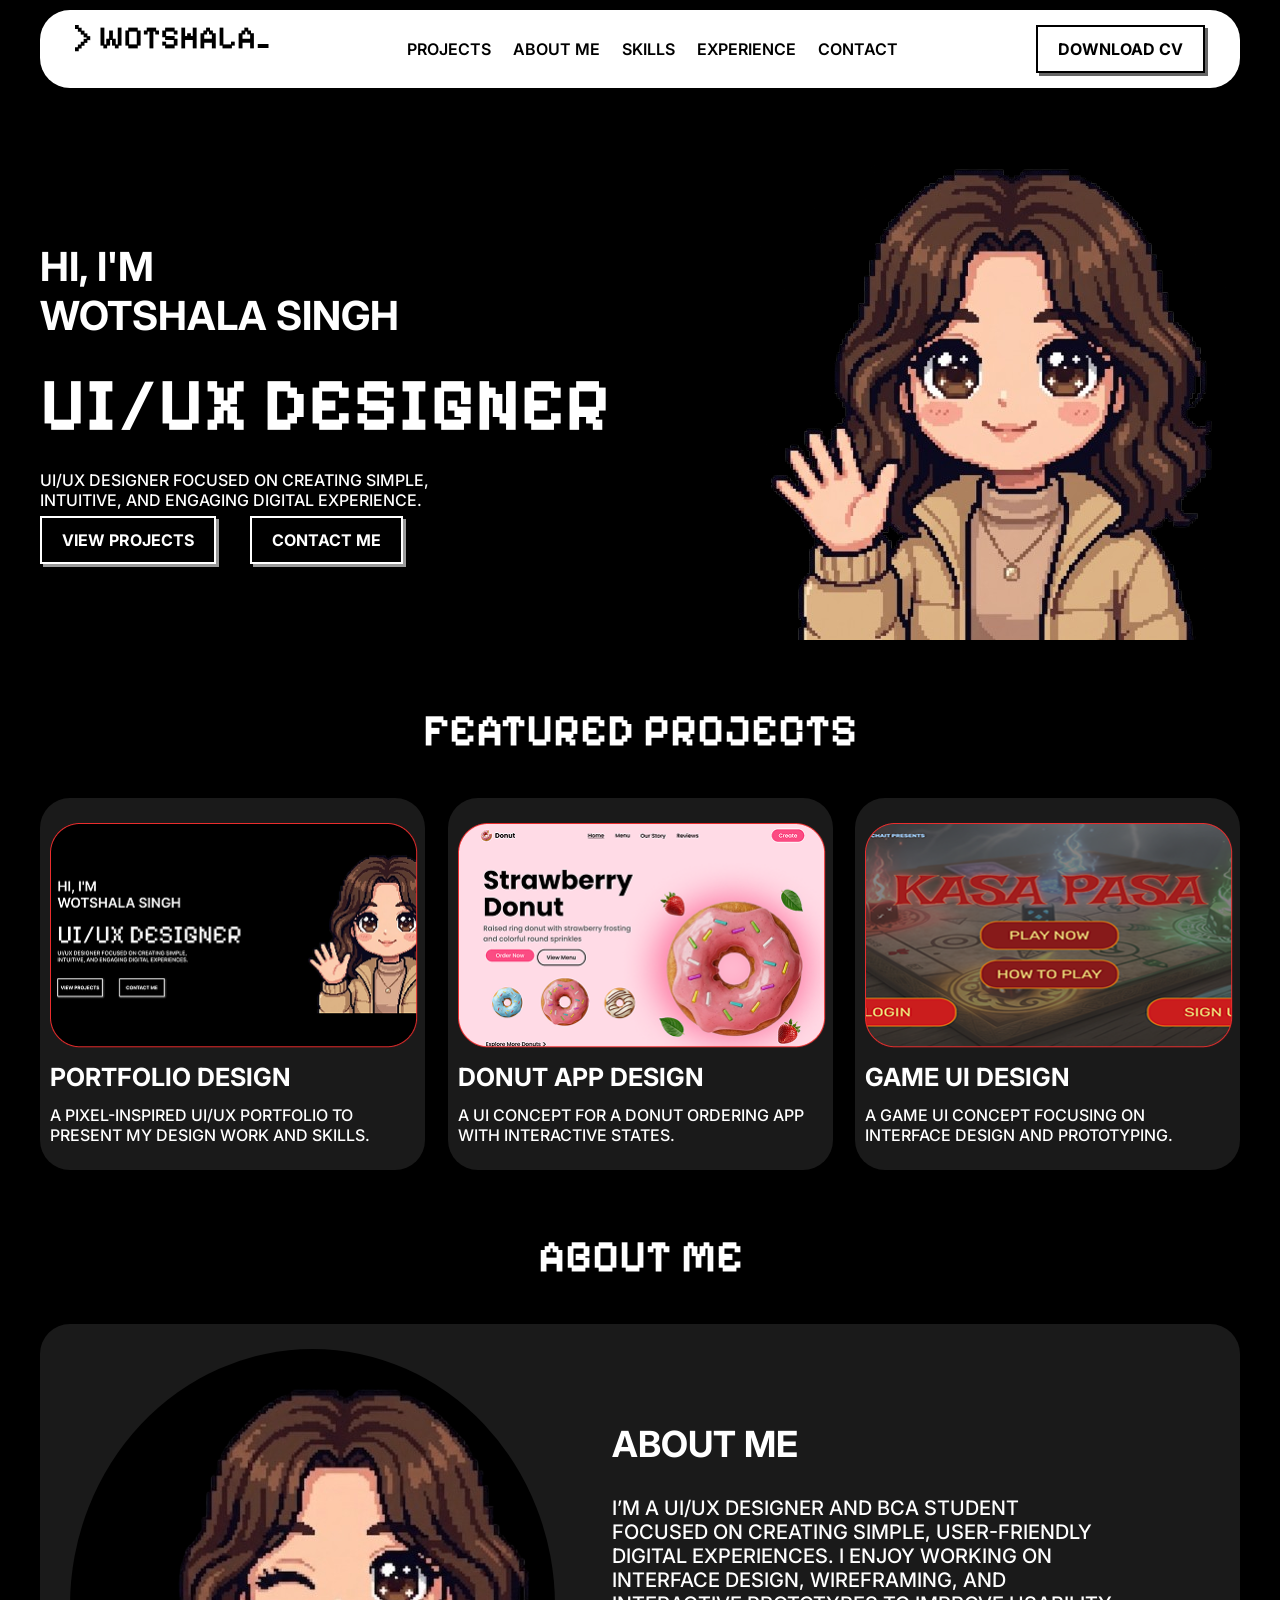
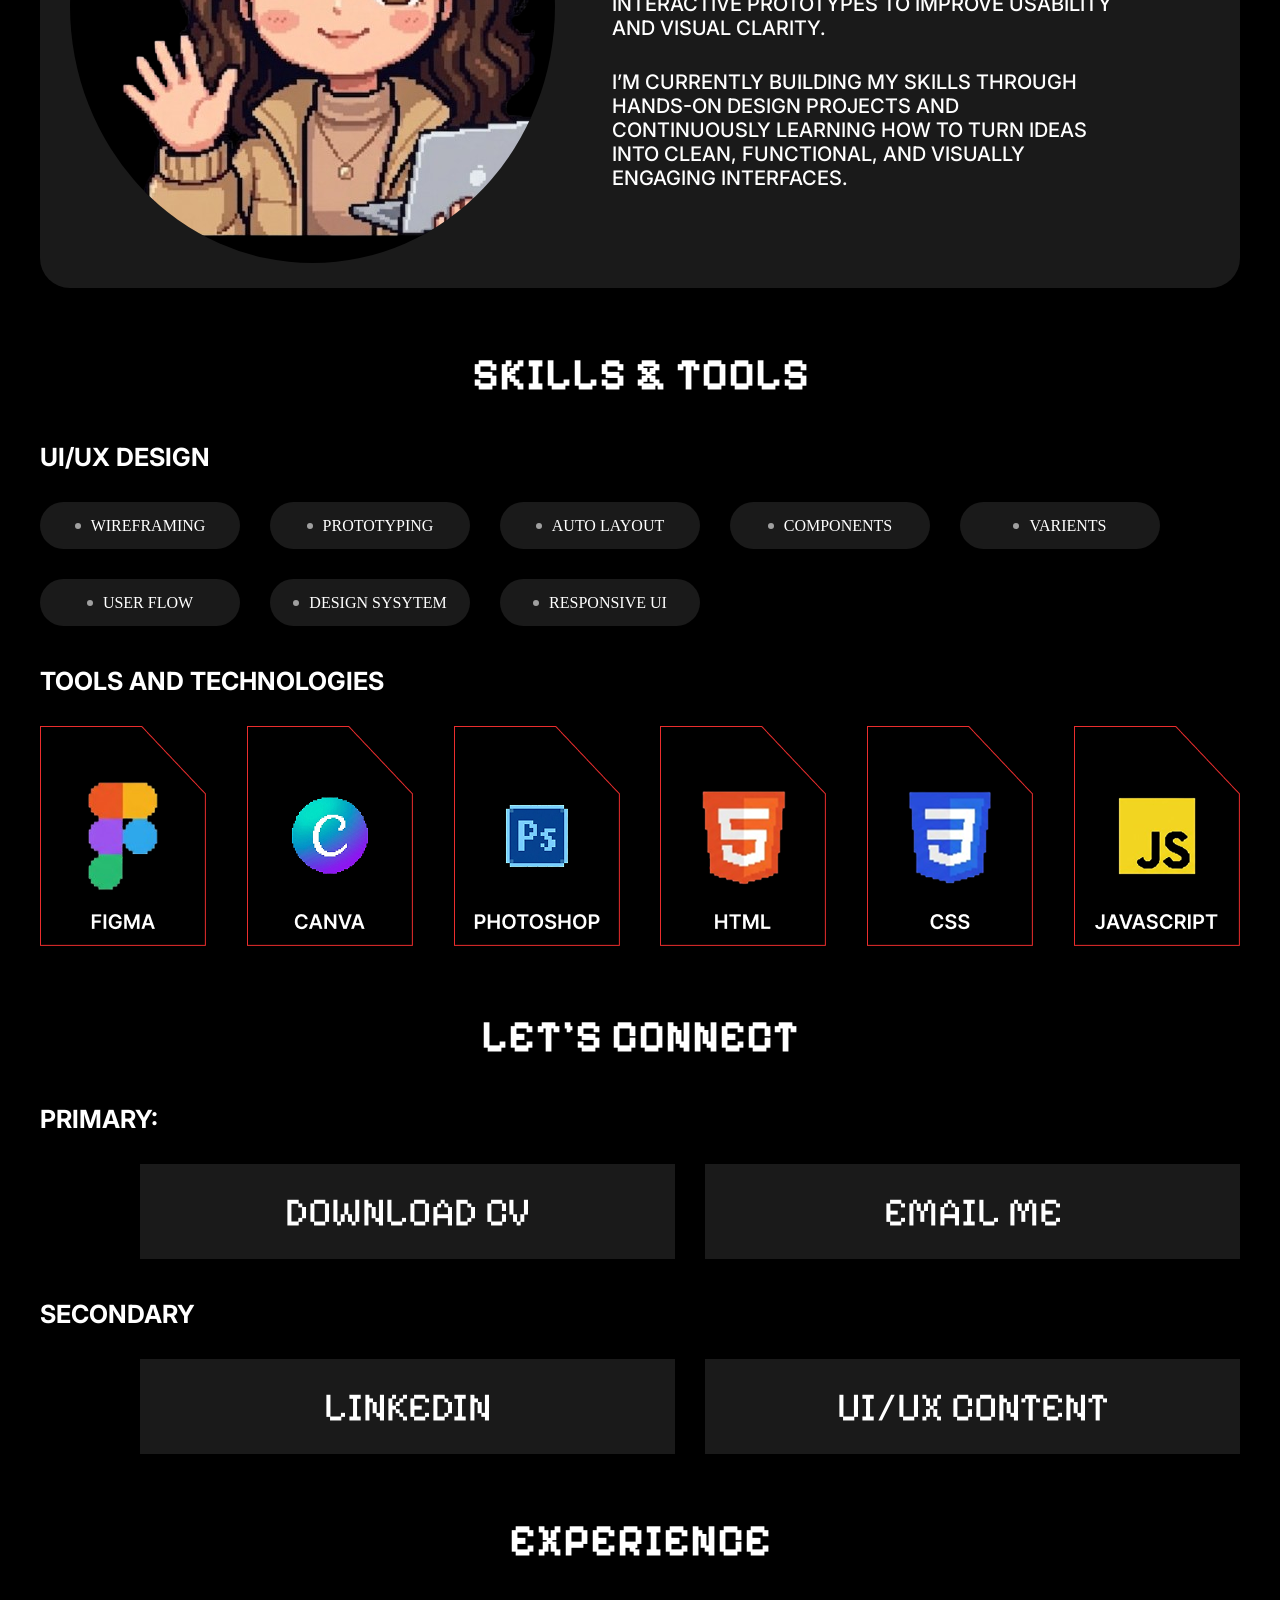
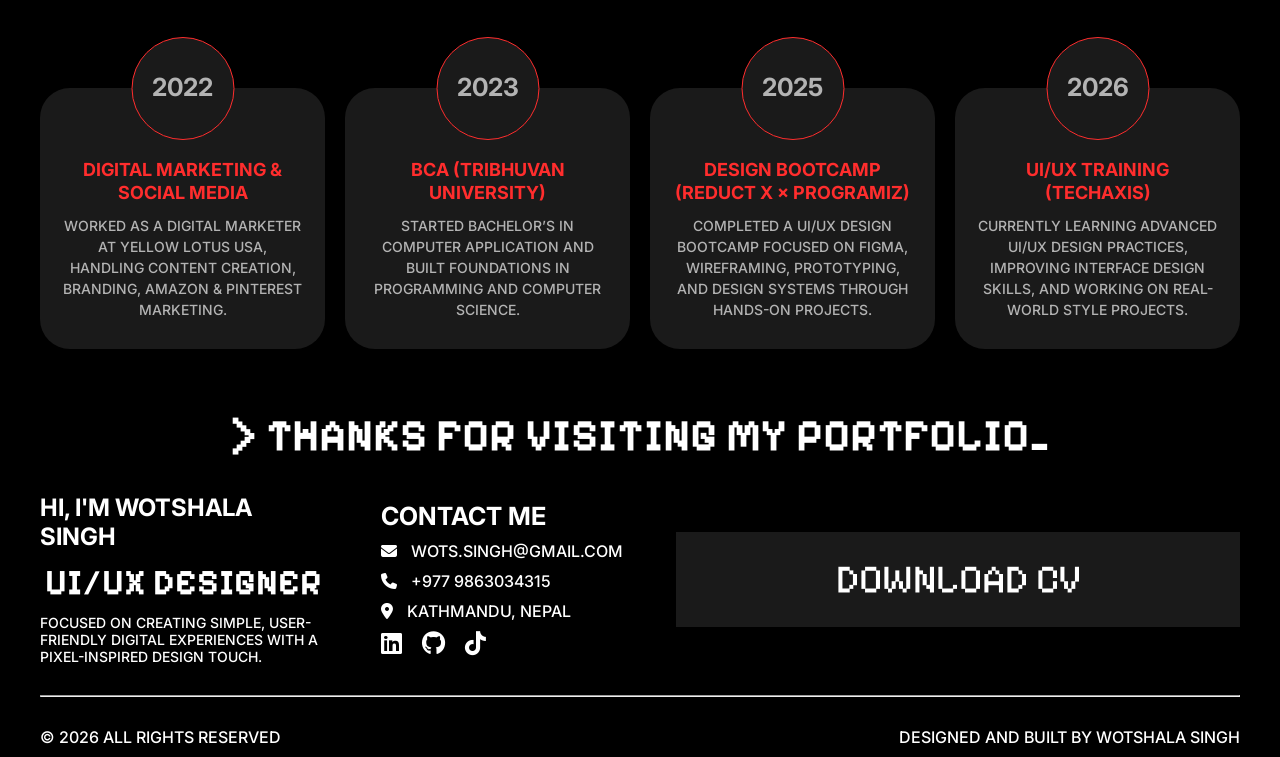
==== index.html @ 04695dc6 "uiux-portfolio" ====
<!DOCTYPE html>
<html lang="en">
<head>
    <meta charset="UTF-8">
    <meta name="viewport" content="width=device-width, initial-scale=1.0">
    <link rel="preconnect" href="https://fonts.googleapis.com">
<link rel="preconnect" href="https://fonts.gstatic.com" crossorigin>
<link href="https://fonts.googleapis.com/css2?family=Inter:wght@400;500;600;700&family=Pixelify+Sans:wght@400;500;600;700&display=swap" rel="stylesheet">
<link rel="stylesheet" href="https://cdnjs.cloudflare.com/ajax/libs/font-awesome/6.5.2/css/all.min.css">
    <link rel="stylesheet" href="style.css">
    <script src="script.js"></script>
    <title>My Portfolio</title>
</head>
<body>
    <div class="container">
    <nav class="navbar">
        <div class="logo">
            <img src="assets/images/logo.png" alt="logo">
        </div>
        <ul class="menu">
            <li><a href="#projects">Projects</a></li>
            <li><a href="#about">About Me</a></li>
            <li><a href="#skills">Skills</a></li>
            <li><a href="#experience">Experience</a></li>
            <li><a href="#contact">Contact</a></li>
        </ul>
            <a href="assets/Wotshala Singh - CV.pdf" download class="nav-btn">
    Download CV
</a>
    </nav>
    
        <section class="hero">
            <div class="hero-text">
                <h2>Hi, I'm <br>Wotshala Singh</h2>
                <h1>UI/Ux Designer</h1>
                <p>UI/UX designer focused on creating simple, intuitive, and engaging digital experience.</p>
               <div class="hero-buttons">
                    <a href="#projects" class="btn">View Projects</a>
                    <a href="#contact" class="btn">Contact Me</a>
                </div>

            </div>
            <div class="hero-img">
                <img src="assets/images/me.png" alt="">
            </div>

        </section>
        <section class="featured" id="projects">
            <h3>Featured Projects</h3>
            <div class="project-section">
                <a href="https://www.figma.com/proto/2cdJKywrgpeInQBDxuBvLx/Untitled?page-id=0%3A1&node-id=1-2&viewport=328%2C262%2C0.66&t=RFM4IktuKnVupVz0-1&scaling=min-zoom&content-scaling=fixed&starting-point-node-id=1%3A2" class="project-card">
                <img src="assets/images/portfolio.png" alt="portfolio" class="project-img">
                <h4>Portfolio design</h4>
                <p>A pixel-inspired ui/ux portfolio to present my design work and skills.</p>
                </a>
                <a href="https://www.figma.com/proto/V7roX8u0ZHIT8fu7A24adP/Untitled?node-id=1-5&p=f&t=R1ospAHjJfrKmMzH-1&scaling=min-zoom&content-scaling=fixed&page-id=0%3A1&starting-point-node-id=1%3A5" class="project-card">
                <img src="assets/images/donut.png" alt="donut-app" class="project-img">
                <h4>Donut App design</h4>
                <p>A UI concept for a donut ordering app with interactive states.</p>
                </a>
                <a href="https://www.figma.com/design/viQHq7VI77I0lXWskKehPt/Langur-Burja?node-id=0-1&t=ymjbotES6abds46z-1" class="project-card">
                <img src="assets/images/game.png" alt="game ui" class="project-img">
                <h4>game ui design</h4>
                <p>A game UI concept focusing on interface design and prototyping.</p>
                </a>
            </div>
            <!-- <button class="btn viewbtn">View all</button> -->
        </section>
        <section class="about" id="about">
            <h3>About me</h3>
            <div class="about-section">
                <img src="assets/images/me2.png" alt="me2" class="me2">
                <div class="right-txt">
                <h4>About me</h4>
                <p>I’m a UI/UX designer and BCA student focused on creating simple, user-friendly digital experiences. I enjoy working on interface design, wireframing, and interactive prototypes to improve usability and visual clarity.</p>

                <p>I’m currently building my skills through hands-on design projects and continuously learning how to turn ideas into clean, functional, and visually engaging interfaces.</p>
                </div>
            </div>
        </section>
        <section class="skills" id="skills">
            <h3>Skills & tools</h3>
            <div class="uiux ">
                <h4>UI/UX design</h4>
                <ul>
                    <li>wireframing</li>
                    <li>prototyping</li>
                    <li>auto layout</li>
                    <li>components</li>
                    <li>varients</li>
                    <li>user flow</li>
                    <li>design sysytem</li>
                    <li>responsive ui</li>
                </ul>
            </div>
            <div class="tools">
                <h4>Tools and technologies</h4>
                <div class="tool-grid ">

                <div class="tool-card"><img src="assets/images/figma.png" alt=""></div>
                <div class="tool-card"><img src="assets/images/canva.png" alt=""></div>
                <div class="tool-card"><img src="assets/images/photoshop.png" alt=""></div>
                <div class="tool-card"><img src="assets/images/html.png" alt=""></div>
                <div class="tool-card"><img src="assets/images/css.png" alt=""></div>
                <div class="tool-card"><img src="assets/images/js.png" alt=""></div>

            </div>
            </div>
        </section>
        <section class="connect" id="contact">
            <h3>Let's connect</h3>
            <div class="pri">
                <h4>Primary:</h4>
                <div class="btn2">
                    <a href="assets/Wotshala Singh - CV.pdf" download class="big-btn">
                       Download CV
                    </a>
                    <a href="mailto:wots.singh@gmail.com" class="big-btn">
                         Email me
                    </a>
                </div>
            </div>
            <div class="sec">
                <h4>Secondary</h4>
                <div class="btn2">
                    <a href="https://www.linkedin.com/in/wotshala-singh-136472245" target="_blank" class="big-btn">
                       LinkedIn
                    </a>
                    <a href="https://www.tiktok.com/@design_with_w?_r=1&_t=ZS-97HQxkFeKbV" target="_blank" class="big-btn">
                        UI/UX Content
                    </a>
                </div>
            </div>
        </section>
        <section class="experience" id="experience">
            <h3>Experience</h3>

            <div class="timeline">

                <div class="timeline-card">
                    <p class="year">2022</p>
                    <h4>Digital Marketing & Social Media</h4>
                    <p>Worked as a Digital Marketer at Yellow Lotus USA, handling content creation, branding, Amazon & Pinterest marketing.</p>
                </div>

                <div class="timeline-card">
                    <p class="year">2023</p>
                    <h4>BCA (Tribhuvan University)</h4>
                    <p>Started Bachelor’s in Computer Application and built foundations in programming and computer science.</p>
                </div>

                <div class="timeline-card">
                    <p class="year">2025</p>
                    <h4>Design Bootcamp (Reduct X × Programiz)</h4>
                    <p>Completed a UI/UX design bootcamp focused on Figma, wireframing, prototyping, and design systems through hands-on projects.</p>
                </div>

                <div class="timeline-card">
                    <p class="year">2026</p>
                    <h4>UI/UX Training (TechAxis)</h4>
                    <p>Currently learning advanced UI/UX design practices, improving interface design skills, and working on real-world style projects.</p>
                </div>

        </div>
        </section>
        <footer>
            <h3>> Thanks for visiting my portfolio_</h3>
            <div class="footer-content">
                    <div class="myinfo-footer">
                    <h4>HI, I'M Wotshala Singh</h4>
                    <h3>UI/UX Designer</h3>
                    <p>Focused on creating simple, user-friendly digital experiences with a pixel-inspired design touch.</p>
                </div>
                <div class="contact-info">
                    <h4>Contact me</h4>
                    <p>
                        <a href="mailto:wots.singh@gmail.com">
                            <i class="fa-solid fa-envelope"></i> wots.singh@gmail.com
                        </a>
                    </p>

                    <p>
                        <a href="tel:+9779863034315">
                            <i class="fa-solid fa-phone"></i> +977 9863034315
                        </a>
                    </p>

                    <p>
                        <i class="fa-solid fa-location-dot"></i> Kathmandu, Nepal
                    </p>
                    <div class="social-media">
                   <a href="https://www.linkedin.com/in/wotshala-singh-136472245" target="_blank">
                       <i class="fa-brands fa-linkedin"></i>
                    </a>

                <a href="https://github.com/Wotshala" target="_blank">
                    <i class="fa-brands fa-github"></i>
                </a>

                <a href="https://www.tiktok.com/@design_with_w?_r=1&_t=ZS-97HQxkFeKbV" target="_blank">
                     <i class="fa-brands fa-tiktok"></i>
                </a>
                </div>
                </div>
                
                
                <a href="assets/Wotshala Singh - CV.pdf" download class="big-btn">
                       Download CV
                    </a>
            </div>
            <hr>
            <div class="bottom">
                <p>© 2026 All Rights Reserved</p>
                <p>designed and built by Wotshala Singh</p>
            </div>
    </footer>
    </div>
</body>
</html>
---- style.css ----
*{
    margin: 0;
    padding: 0;
    box-sizing: border-box;
    
}
html {
    scroll-behavior: smooth;
}
body{
    background-color: black;
    margin: 0;
    display: flex;
    justify-content: center;
    
    
}
h1{
    font-family: 'Pixelify Sans', sans-serif;
    font-size: 75px;
}
h2{
    font-family: 'Inter', sans-serif;
    font-size: 40px;
}
h3{
    font-family: 'Pixelify Sans', sans-serif;
    font-size: 45px;
    text-align: center;
}
h4{
   font-size:25px; 
   font-family: 'Inter', sans-serif;
}
p{
   font-size: 16px;
    font-weight: 500;
    font-family: 'Inter', sans-serif;
    
}
section{
    display: flex;
    flex-direction: column;
    gap: 40px;
}
.container{
    width: 1360px;
    padding: 10px 80px;
    text-transform: uppercase;
    color: white;
    display: flex;
    flex-direction: column;
    justify-content: center;
    gap: 60px;
}
 /* .container {
    width: 1200px;
    margin: 0 auto;
    padding: 10px 0;
    text-transform: uppercase;
    color: white;
    display: flex;
    flex-direction: column;
    justify-content: center;
    gap: 60px;
} */
.btn{
     padding: 12px 20px;
    border: 2px solid white;
    background-color: black;
    color: white;
    font-family: 'Inter', sans-serif;
    font-weight: bold;
    cursor: pointer;
    border-radius: 0px;
    box-shadow: 3px 3px 0 rgba(255, 255, 255, 0.6);
    margin-right: 30px;
    width: 140px;
    text-decoration: none;
}
.btn:hover{
    background-color: #4D4D4D;

}
.nav-btn,
.big-btn {
    display: inline-flex;
    align-items: center;
    justify-content: center;
    text-decoration: none;
    
}
.navbar{
    display: flex;
    justify-content: space-between;
    border-radius: 30px;
    background-color: white;
    padding: 15px 35px;
    position: sticky;
}
.logo{
    height: 100%;
    width: auto;
}
.menu{
    display: flex;
    justify-content: space-between;
    align-items: center;
    gap: 22px;
    list-style: none;

}
.menu li a{
    text-decoration: none;
    color: black;
    font-size: 16px;
    font-weight: 600;
    font-family: 'Inter', sans-serif;
    text-transform: uppercase;
    

}
.menu li a:hover{
    text-decoration: underline;
}

.nav-btn{
    padding: 12px 20px;
    border: 2px solid black;
    background-color: white;
    font-family: 'Inter', sans-serif;
    font-weight: bold;
    cursor: pointer;
    border-radius: 0px;
    box-shadow: 3px 3px 0 rgba(0,0,0,0.6);
    color: black;

}
.nav-btn:hover{
    background-color: #4D4D4D;
}
.hero{
    display: flex;
    flex-direction: row;
    justify-content: space-between;
    align-items: center;
}
.hero-text{
    display: flex;
    flex-direction: column;
    gap: 20px;
}
.hero-text p{
    width: 400px;
}
/* .featured{
    display: flex;
    flex-direction: column;
    gap: 40px; 
} */

.project-section{
    display: flex;
    justify-content: space-between;
}
.project-card{
    background-color: #1A1A1A;
    padding: 25px 10px;
    border-radius: 30px;
    width: 385px;
    height: 372px;
    display: flex;
    flex-direction: column;
    justify-content: space-between;
    text-decoration: none;
    color: inherit;
}
.project-card:hover{
    background-color: #464646;

}
.project-img{
    width: 368px;
    height: 225px;
}
.viewbtn{
    align-self: center;
}
/* .about{
    display: flex;
    flex-direction: column;
    gap: 40px;
} */
.about-section{
    display: flex;
    align-items: center;
    background-color: #1A1A1A;
    border-radius: 30px;
    padding: 25px 30px;
}
.me2{
    border-radius: 50%;
    background-color: black;
}
.right-txt{
    display: flex;
    flex-direction: column;
    justify-content: center;
    margin: 5%;
    gap: 30px;
    padding-right: 40px;

}
.right-txt h4{
    font-size: 36px;
}
.right-txt p{
    font-size: 20px;
}
.uiux{
    display: flex;
    flex-direction: column;
    gap: 30px;
}
.uiux ul li{
    list-style: none;
    width: 200px;
    background-color: #1A1A1A;
    height: 47px;
    text-align: center;
    display: flex;
    align-items: center;
    padding: 10px 20px;
    border-radius: 30px;
    justify-content: center;
    

}
.uiux ul li::before{
   content: "";
    display: inline-block;
    width: 6px;
    height: 6px;
    background-color: #a0a0a0;
    border-radius: 50%;
    margin-right: 10px;
    
}
.uiux ul{
    display: flex;
    flex-wrap: wrap;
    gap: 30px;
    
}  
.tools{
    
    display: flex;
    flex-direction: column;
    gap: 30px;

}
.tool-grid{
    display: flex;
    justify-content: space-between;
}
.pri{
    display: flex;
    flex-direction: column;
    gap: 30px;
}
.sec{
    display: flex;
    flex-direction: column;
    gap: 30px;
}
.btn2{
    display: flex;
    justify-content: center;
    align-items: center;
    gap: 30px;
    margin-left: 100px;
}
.big-btn{
    width: 564px;
    height: 95px;
    font-family: 'Pixelify Sans', sans-serif;
    font-size: 40px;
    background-color: #1A1A1A;
    color: white;
    cursor: pointer;
    text-transform: uppercase;
    border: 0px;

}
.big-btn:hover{
    background-color: #454444;
}
.timeline{
    display: flex;
    justify-content: space-between;
    gap: 20px;
    margin-top: 80px;
}

.timeline-card{
    position: relative;
    width: 285px;
    height: 261px;
    background: #1A1A1A;
    border-radius: 30px;
    padding: 70px 20px 20px;
    text-align: center;
    box-sizing: border-box;
}

.year{
    position: absolute;
    top: -51.5px;
    left: 50%;
    transform: translateX(-50%);

    width: 103px;
    height: 103px;
    border-radius: 50%;

    background: #1A1A1A;
    border: 1px solid #ff2d2d;

    display: flex;
    justify-content: center;
    align-items: center;

    font-size: 25px !important;
    font-weight: 700;
    color: #fff;
}

.timeline-card h4{
    font-size: 18px !important;
    font-weight: 700;
    color: #ff2d2d;
    text-transform: uppercase;
    margin-bottom: 10px;
    line-height: 1.3;
}

.timeline-card p{
    
    line-height: 1.5;
    color: #b3b3b3;
    margin: 0;
}
.timeline-card > p:not(.year){
    font-size: 14px !important;
}
footer{
    display: flex;
    flex-direction: column;
    gap: 30px;
}
.footer-content{
    display: flex;
    justify-content: space-between;
    align-items: center;
}
.myinfo-footer{
    width: 287px;
    display: flex;
    flex-direction: column;
    gap: 10px;
}
.myinfo-footer h4{
    font-size: 24px !important;
}
.myinfo-footer h3{
    font-size: 36px !important;
}
.myinfo-footer p{
    font-size: 14px !important;
}
.contact-info{
    display: flex;
    flex-direction: column;
    gap: 10px;
}
.contact-info p i{
    margin-right: 10px;
}
.contact-info p:hover{
    color: #4D4D4D;
}
.contact-info a {
    color: white;
    text-decoration: none;
}
.contact-info a:hover {
    color: #4D4D4D;
}
.bottom{
    display: flex;
    justify-content: space-between;
}
.social-media {
    display: flex;
    gap: 20px;
    align-items: center;
}

.social-media a {
    color: white;
    font-size: 24px;
    transition: 0.3s;
}

.social-media a:hover {
    color: #4D4D4D;
    transform: scale(1.1);
}
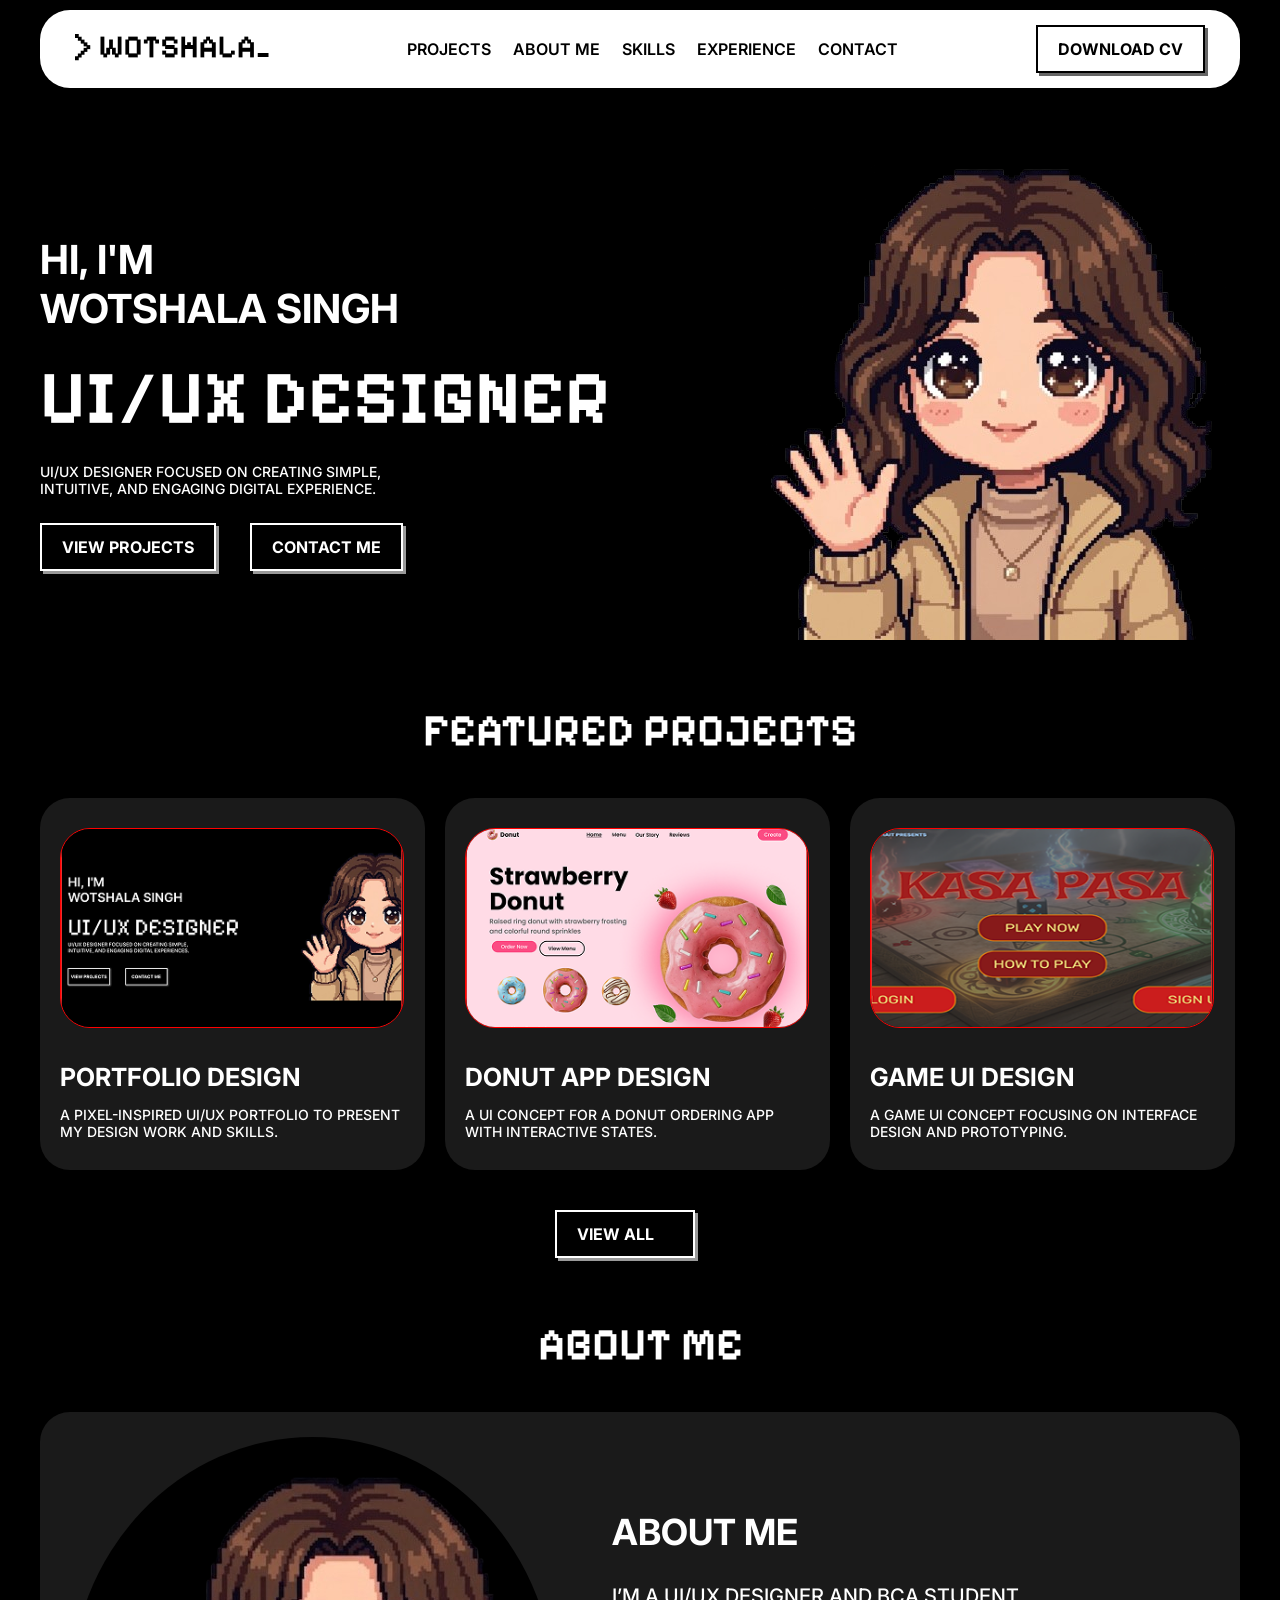
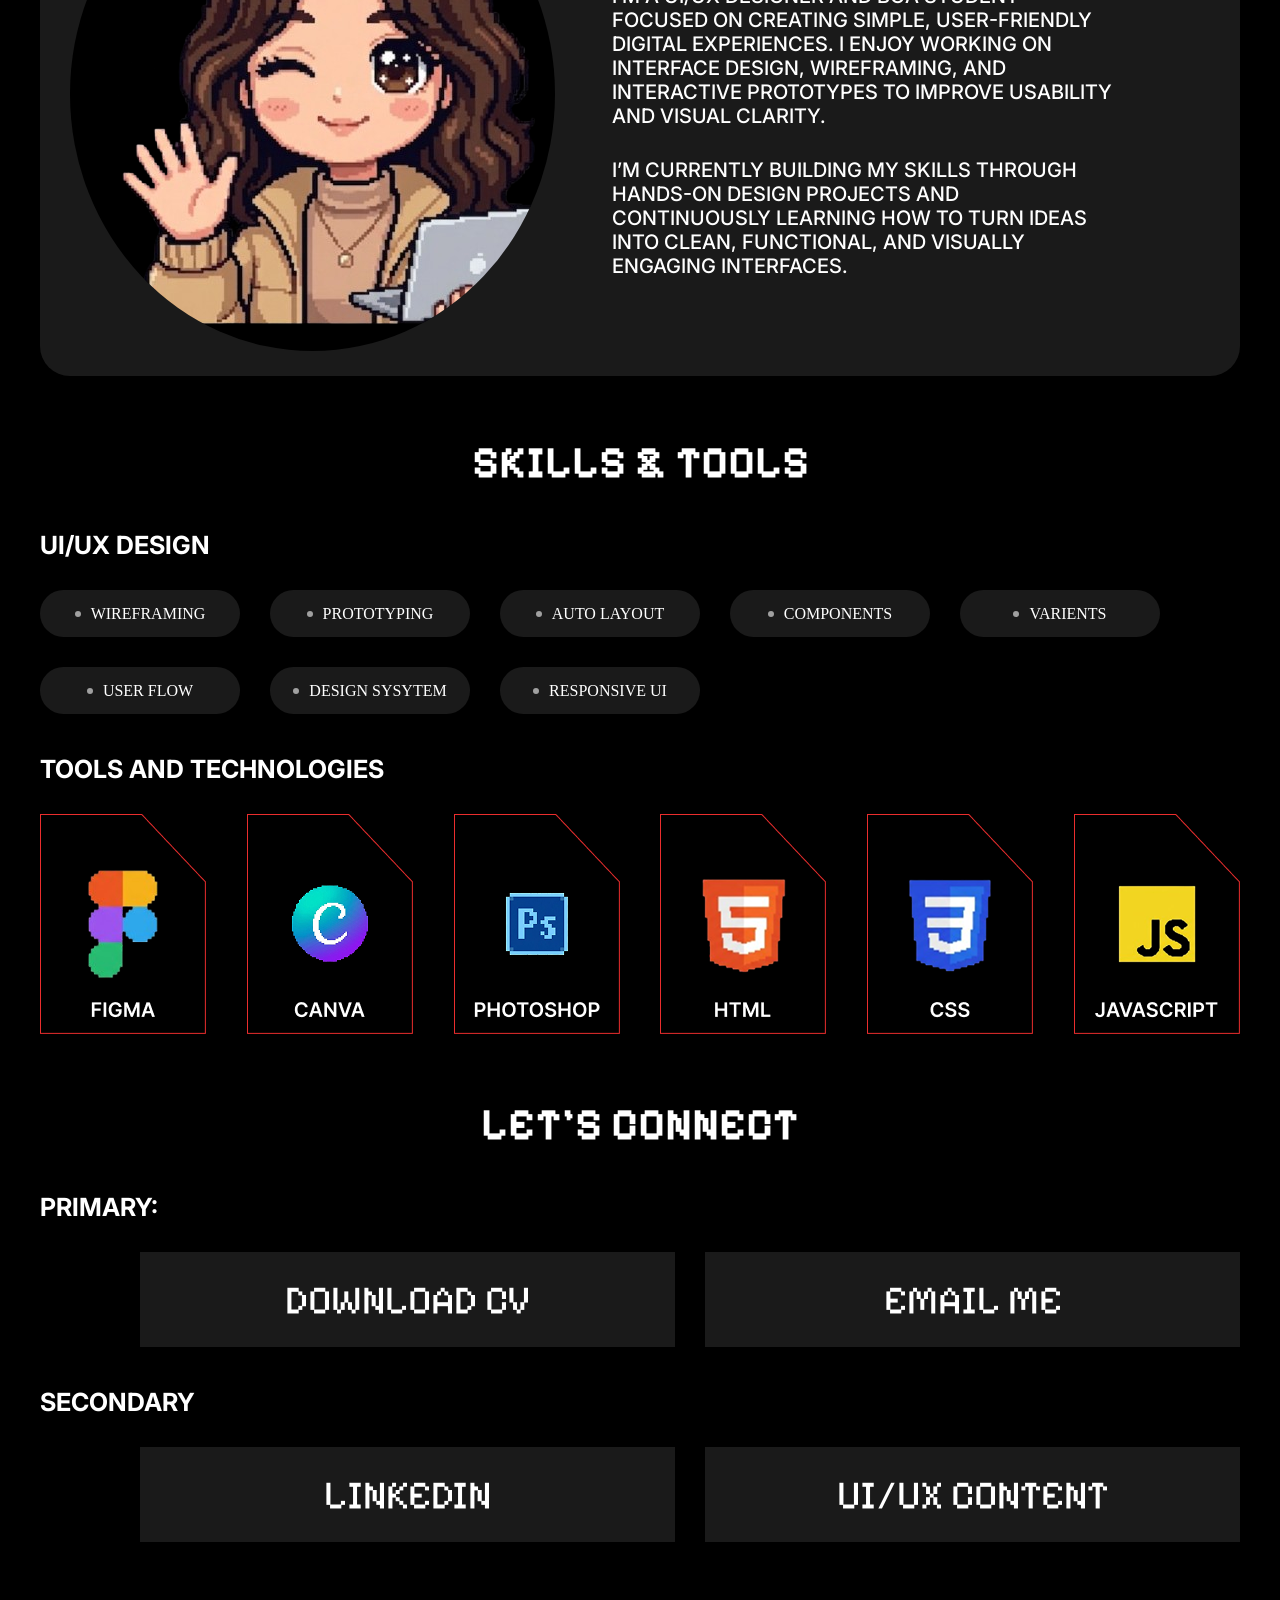
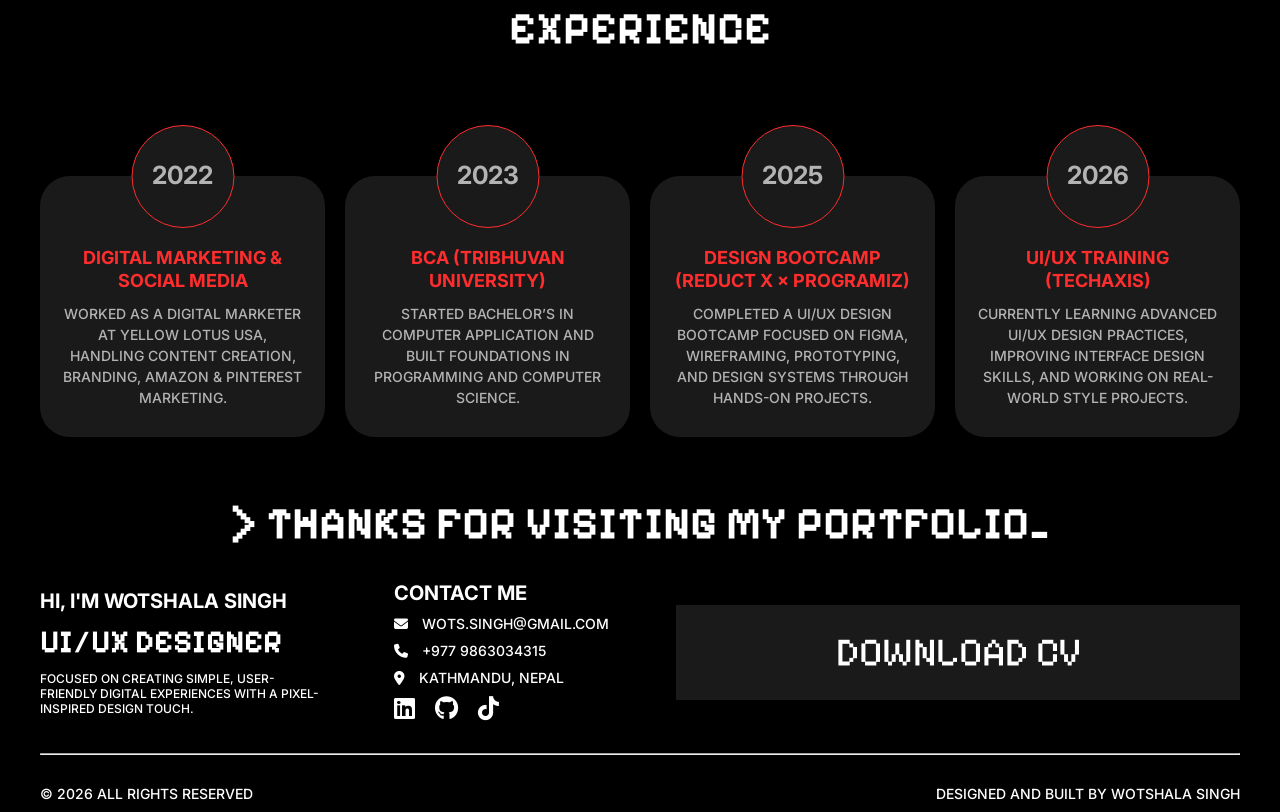
==== commit c6b31775: "Update portfolio" ====
--- a/index.html
+++ b/index.html
@@ -18,7 +18,7 @@
             <img src="assets/images/logo.png" alt="logo">
         </div>
         <ul class="menu">
-            <li><a href="#projects">Projects</a></li>
+            <li><a href="projects.html">Projects</a></li>
             <li><a href="#about">About Me</a></li>
             <li><a href="#skills">Skills</a></li>
             <li><a href="#experience">Experience</a></li>
@@ -64,7 +64,7 @@
                 <p>A game UI concept focusing on interface design and prototyping.</p>
                 </a>
             </div>
-            <!-- <button class="btn viewbtn">View all</button> -->
+            <a href="projects.html" class="btn viewbtn">View all</a>
         </section>
         <section class="about" id="about">
             <h3>About me</h3>
--- a/style.css
+++ b/style.css
@@ -33,7 +33,7 @@
    font-family: 'Inter', sans-serif;
 }
 p{
-   font-size: 16px;
+   font-size: 14px;
     font-weight: 500;
     font-family: 'Inter', sans-serif;
     
@@ -64,6 +64,9 @@
     justify-content: center;
     gap: 60px;
 } */
+ .hero-buttons{
+    margin-top: 20px;
+ }
 .btn{
      padding: 12px 20px;
     border: 2px solid white;
@@ -93,13 +96,14 @@
 .navbar{
     display: flex;
     justify-content: space-between;
+    align-items: center;
     border-radius: 30px;
     background-color: white;
     padding: 15px 35px;
     position: sticky;
 }
 .logo{
-    height: 100%;
+    
     width: auto;
 }
 .menu{
@@ -159,13 +163,15 @@
     gap: 40px; 
 } */
 
-.project-section{
-    display: flex;
-    justify-content: space-between;
+.project-section {
+    display: flex;
+    justify-content: flex-start; /* Aligns cards to the left side */
+    gap: 20px;                 /* Creates uniform spacing between cards */
+    flex-wrap: wrap;             /* Allows cards to wrap cleanly on smaller screens */
 }
 .project-card{
     background-color: #1A1A1A;
-    padding: 25px 10px;
+    padding: 30px 20px;
     border-radius: 30px;
     width: 385px;
     height: 372px;
@@ -174,14 +180,22 @@
     justify-content: space-between;
     text-decoration: none;
     color: inherit;
+    
+}
+.project-card p{
+    margin-top: -20px;
 }
 .project-card:hover{
     background-color: #464646;
 
 }
-.project-img{
-    width: 368px;
-    height: 225px;
+.project-img {
+    width: 344px;
+    height: 200px;
+    border-radius: 30px;
+    border: 1px solid red;
+    object-fit: cover; /* Zooms & crops to fit without distortion */
+    object-position: center; /* Centers the image inside the frame */
 }
 .viewbtn{
     align-self: center;
@@ -370,13 +384,14 @@
     gap: 10px;
 }
 .myinfo-footer h4{
-    font-size: 24px !important;
+    font-size: 20px !important;
 }
 .myinfo-footer h3{
-    font-size: 36px !important;
+    font-size: 32px !important;
+    text-align: left;
 }
 .myinfo-footer p{
-    font-size: 14px !important;
+    font-size: 12px !important;
 }
 .contact-info{
     display: flex;
@@ -392,9 +407,13 @@
 .contact-info a {
     color: white;
     text-decoration: none;
+    font-size: 14px;
 }
 .contact-info a:hover {
     color: #4D4D4D;
+}
+.contact-info h4{
+    font-size: 20px;
 }
 .bottom{
     display: flex;
@@ -416,3 +435,247 @@
     color: #4D4D4D;
     transform: scale(1.1);
 }
+
+
+@media (max-width: 1400px) {
+    .container{
+        width: 100%;
+        padding: 10px 40px;
+    }
+}
+
+/* Tablet */
+@media (max-width: 1024px) {
+    .container{
+        padding: 10px 30px;
+        gap: 40px;
+    }
+    h1{
+        font-size: 55px;
+    }
+    h2{
+        font-size: 32px;
+    }
+    h3{
+        font-size: 36px;
+    }
+    .hero-text p{
+        width: 100%;
+        max-width: 400px;
+    }
+    .project-section{
+        flex-wrap: wrap;
+        gap: 20px;
+        justify-content: center;
+    }
+    .project-card{
+        width: 320px;
+        height: auto;
+    }
+    .project-img{
+        width: 100%;
+        height: auto;
+    }
+    .about-section{
+        flex-wrap: wrap;
+    }
+    .right-txt{
+        padding-right: 0;
+    }
+    .tool-grid{
+        flex-wrap: wrap;
+        gap: 20px;
+    }
+    .timeline{
+        flex-wrap: wrap;
+        justify-content: center;
+    }
+    .timeline-card{
+        width: 260px;
+    }
+    .big-btn{
+        width: 100%;
+        max-width: 564px;
+        font-size: 32px;
+    }
+    .btn2{
+        margin-left: 0;
+    }
+}
+
+/* Small tablet / large phone */
+@media (max-width: 768px) {
+    body{
+        display: block;
+    }
+    .container{
+        padding: 10px 20px;
+        gap: 30px;
+    }
+    h1{
+        font-size: 42px;
+    }
+    h2{
+        font-size: 26px;
+    }
+    h3{
+        font-size: 28px;
+    }
+    h4{
+        font-size: 20px;
+    }
+    .navbar{
+        flex-wrap: wrap;
+        gap: 15px;
+        border-radius: 20px;
+        padding: 15px 20px;
+    }
+    .menu{
+        flex-wrap: wrap;
+        justify-content: center;
+        gap: 12px;
+        width: 100%;
+    }
+    .hero{
+        flex-direction: column;
+        text-align: center;
+        gap: 30px;
+    }
+    .hero-text{
+        align-items: center;
+    }
+    .hero-text p{
+        width: 100%;
+    }
+    .project-section{
+        flex-direction: column;
+        align-items: center;
+    }
+    .project-card{
+        width: 100%;
+        max-width: 385px;
+    }
+    .about-section{
+        flex-direction: column;
+        text-align: center;
+        padding: 20px;
+    }
+    .right-txt{
+        margin: 0;
+        align-items: center;
+    }
+    .right-txt h4{
+        font-size: 28px;
+    }
+    .right-txt p{
+        font-size: 16px;
+    }
+    .uiux ul{
+        justify-content: center;
+    }
+    .tool-grid{
+        flex-direction: column;
+        align-items: center;
+    }
+    .timeline{
+        flex-direction: column;
+        align-items: center;
+        margin-top: 60px;
+    }
+    .timeline-card{
+        width: 100%;
+        max-width: 320px;
+    }
+    .footer-content{
+        flex-direction: column;
+        text-align: center;
+        gap: 20px;
+    }
+    .myinfo-footer{
+        width: 100%;
+        align-items: center;
+    }
+    .contact-info{
+        align-items: center;
+    }
+    .bottom{
+        flex-direction: column;
+        gap: 15px;
+        text-align: center;
+    }
+}
+
+/* Phone */
+@media (max-width: 480px) {
+    .container{
+        padding: 10px 15px;
+        gap: 25px;
+    }
+    h1{
+        font-size: 32px;
+    }
+    h2{
+        font-size: 22px;
+    }
+    h3{
+        font-size: 24px;
+    }
+    .btn, .nav-btn{
+        width: 100%;
+        margin-right: 0;
+    }
+    .project-card{
+        padding: 20px 15px;
+    }
+    .uiux ul li{
+        width: 100%;
+    }
+    .big-btn{
+        font-size: 22px;
+        height: 70px;
+    }
+}
+
+
+
+
+
+/* Breadcrumb */
+.breadcrumb {
+    font-family: 'Inter', sans-serif;
+    font-size: 14px;
+    color: #b3b3b3;
+    text-transform: uppercase;
+}
+
+.breadcrumb a {
+    color: white;
+    text-decoration: none;
+}
+
+.breadcrumb a:hover {
+    text-decoration: underline;
+}
+
+.breadcrumb span {
+    color: #ff2d2d;
+    font-weight: 600;
+}
+
+/* Category Filter Layout */
+.filter-container {
+    display: flex;
+    justify-content: center;
+    gap: 15px;
+    flex-wrap: wrap;
+}
+
+.filter-btn {
+    width: auto !important; /* Allows button width to expand based on filter label */
+    margin-right: 0 !important;
+}
+
+.filter-btn.active {
+    background-color: white;
+    color: black;
+}
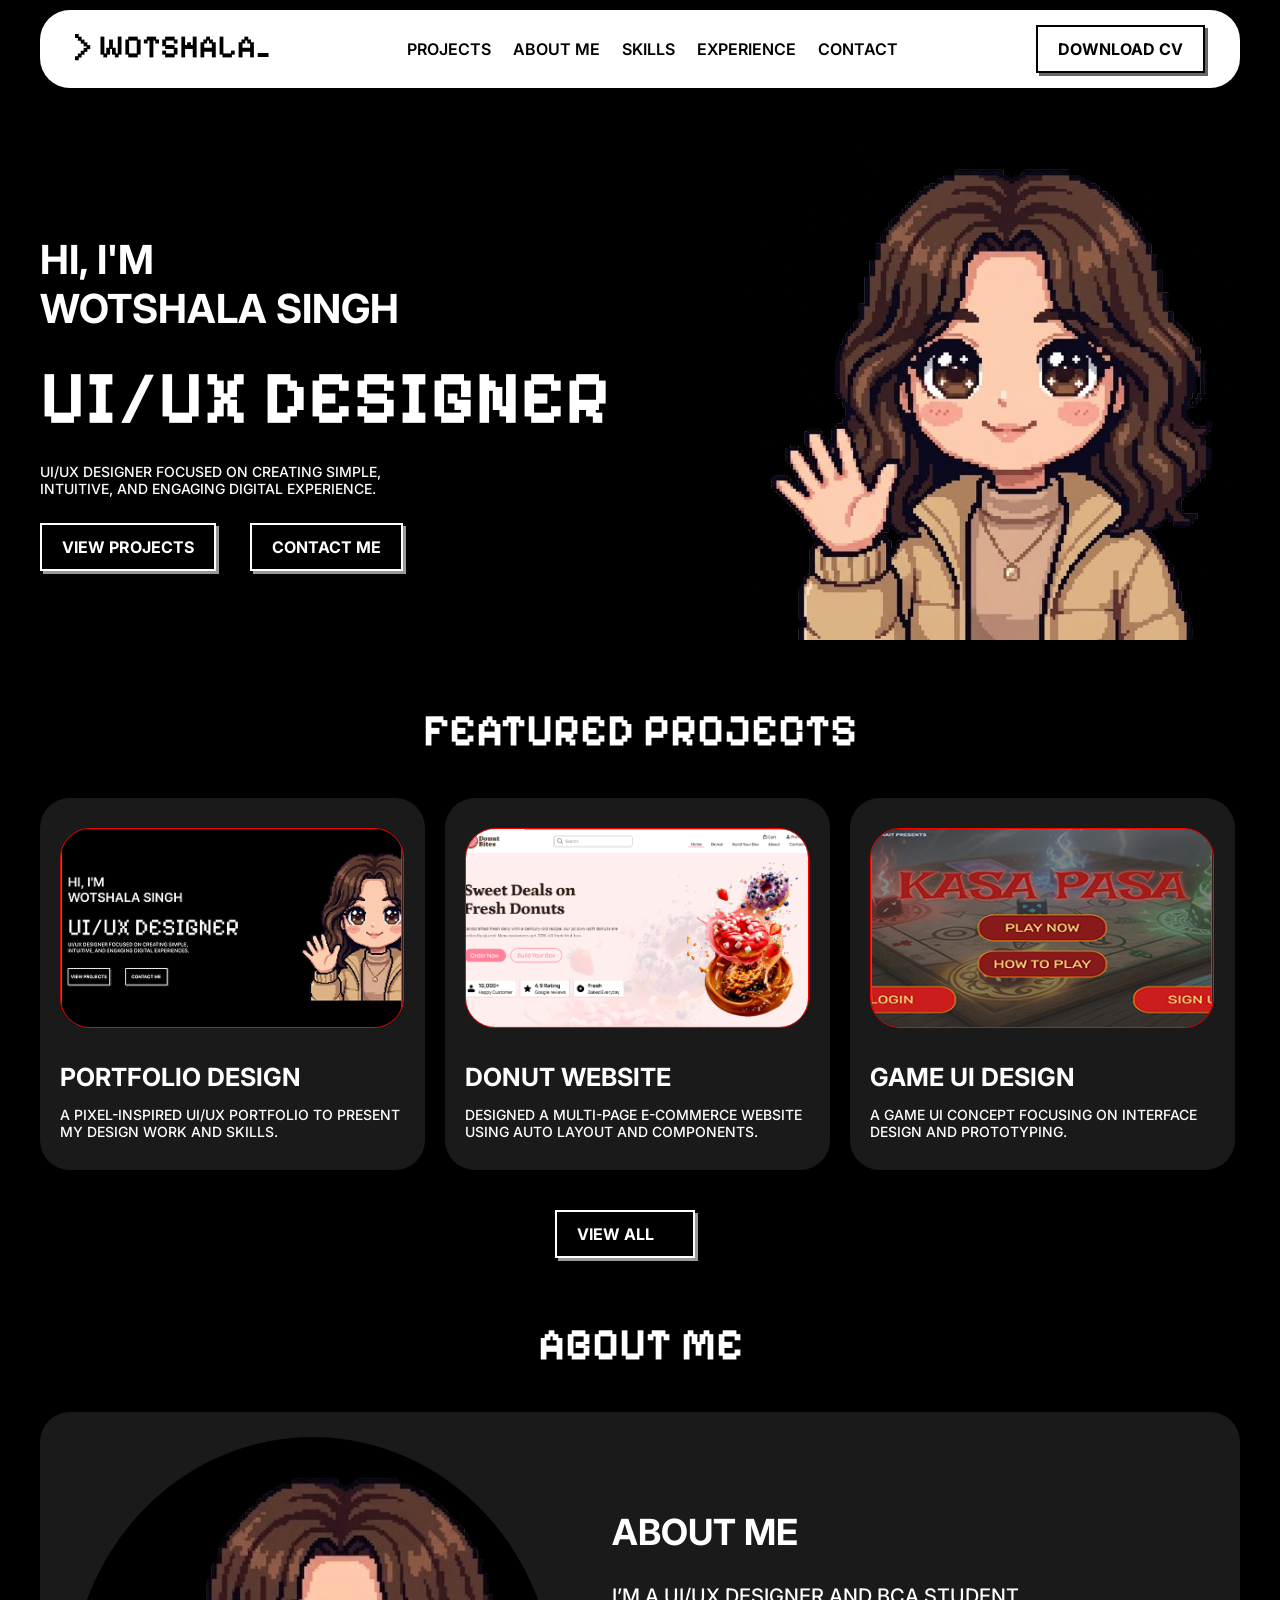
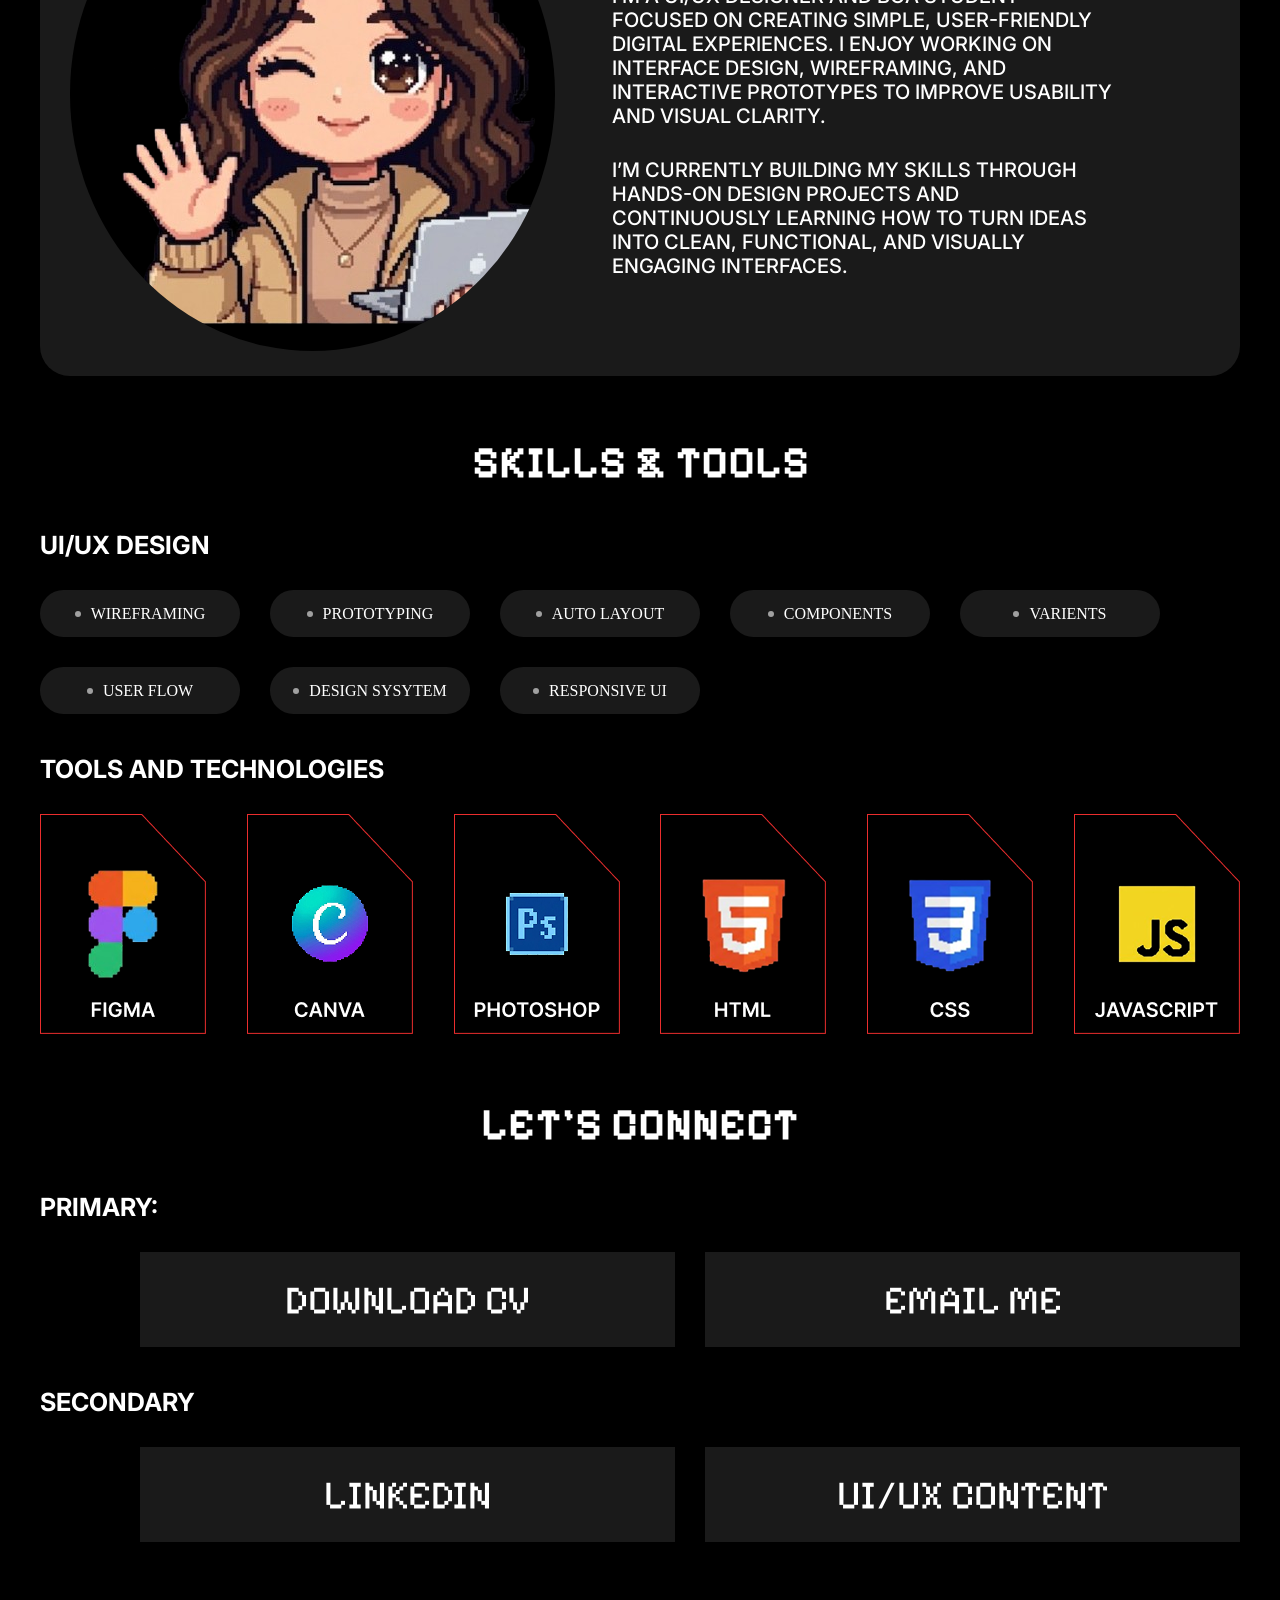
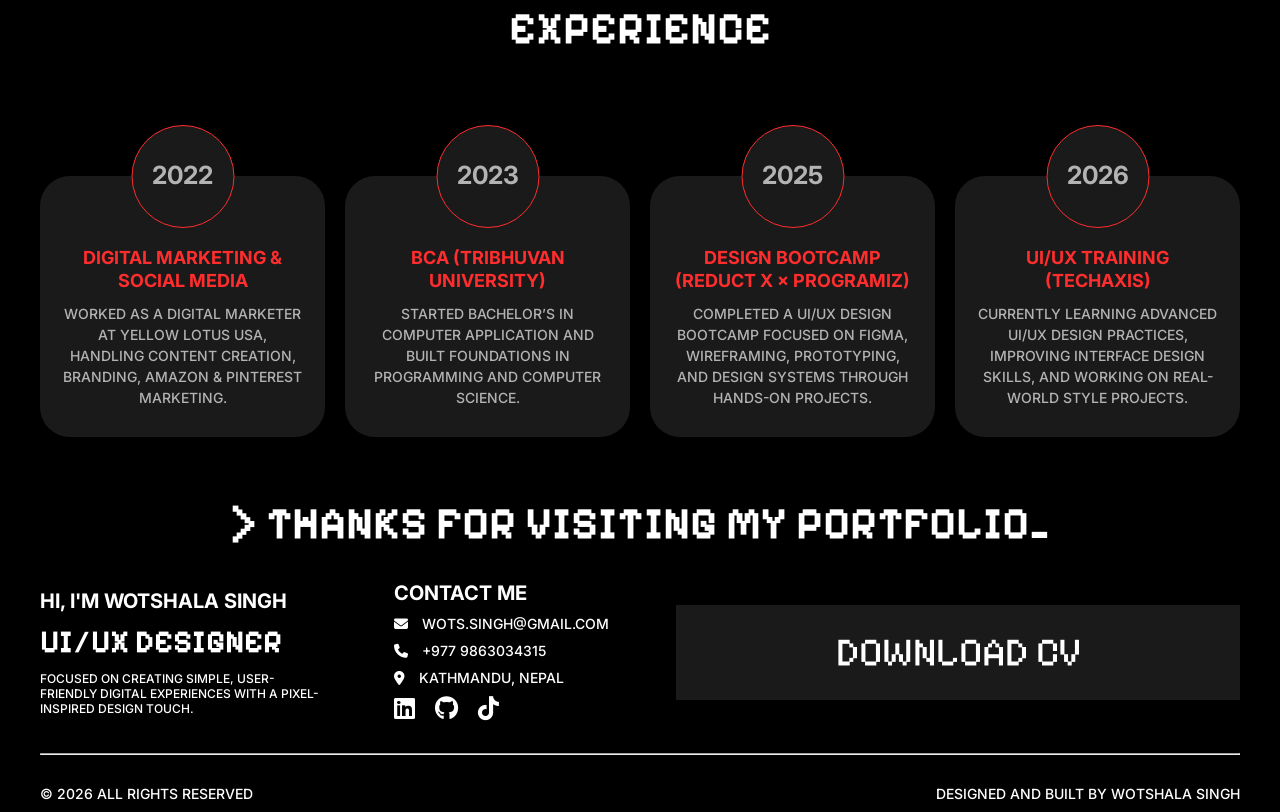
==== commit b31aceb5: "Update index.html updated project highlights" ====
--- a/index.html
+++ b/index.html
@@ -53,10 +53,10 @@
                 <h4>Portfolio design</h4>
                 <p>A pixel-inspired ui/ux portfolio to present my design work and skills.</p>
                 </a>
-                <a href="https://www.figma.com/proto/V7roX8u0ZHIT8fu7A24adP/Untitled?node-id=1-5&p=f&t=R1ospAHjJfrKmMzH-1&scaling=min-zoom&content-scaling=fixed&page-id=0%3A1&starting-point-node-id=1%3A5" class="project-card">
-                <img src="assets/images/donut.png" alt="donut-app" class="project-img">
-                <h4>Donut App design</h4>
-                <p>A UI concept for a donut ordering app with interactive states.</p>
+                <a href="https://www.figma.com/proto/E8J9JEf1CbyE6cIZruC7QV/Donut-Bites?page-id=0%3A1&node-id=24-239&viewport=-265%2C414%2C0.14&t=wW81S4xq5Gc1wgFB-1&scaling=min-zoom&content-scaling=fixed&starting-point-node-id=24%3A239" target="_blank" class="project-card figma">
+                    <img src="assets/images/donute.PNG" alt="Donut-website" class="project-img">
+                    <h4>Donut Website</h4>
+                    <p>Designed a multi-page e-commerce website using Auto Layout and Components.</p>
                 </a>
                 <a href="https://www.figma.com/design/viQHq7VI77I0lXWskKehPt/Langur-Burja?node-id=0-1&t=ymjbotES6abds46z-1" class="project-card">
                 <img src="assets/images/game.png" alt="game ui" class="project-img">
@@ -216,4 +216,4 @@
     </footer>
     </div>
 </body>
-</html>+</html>
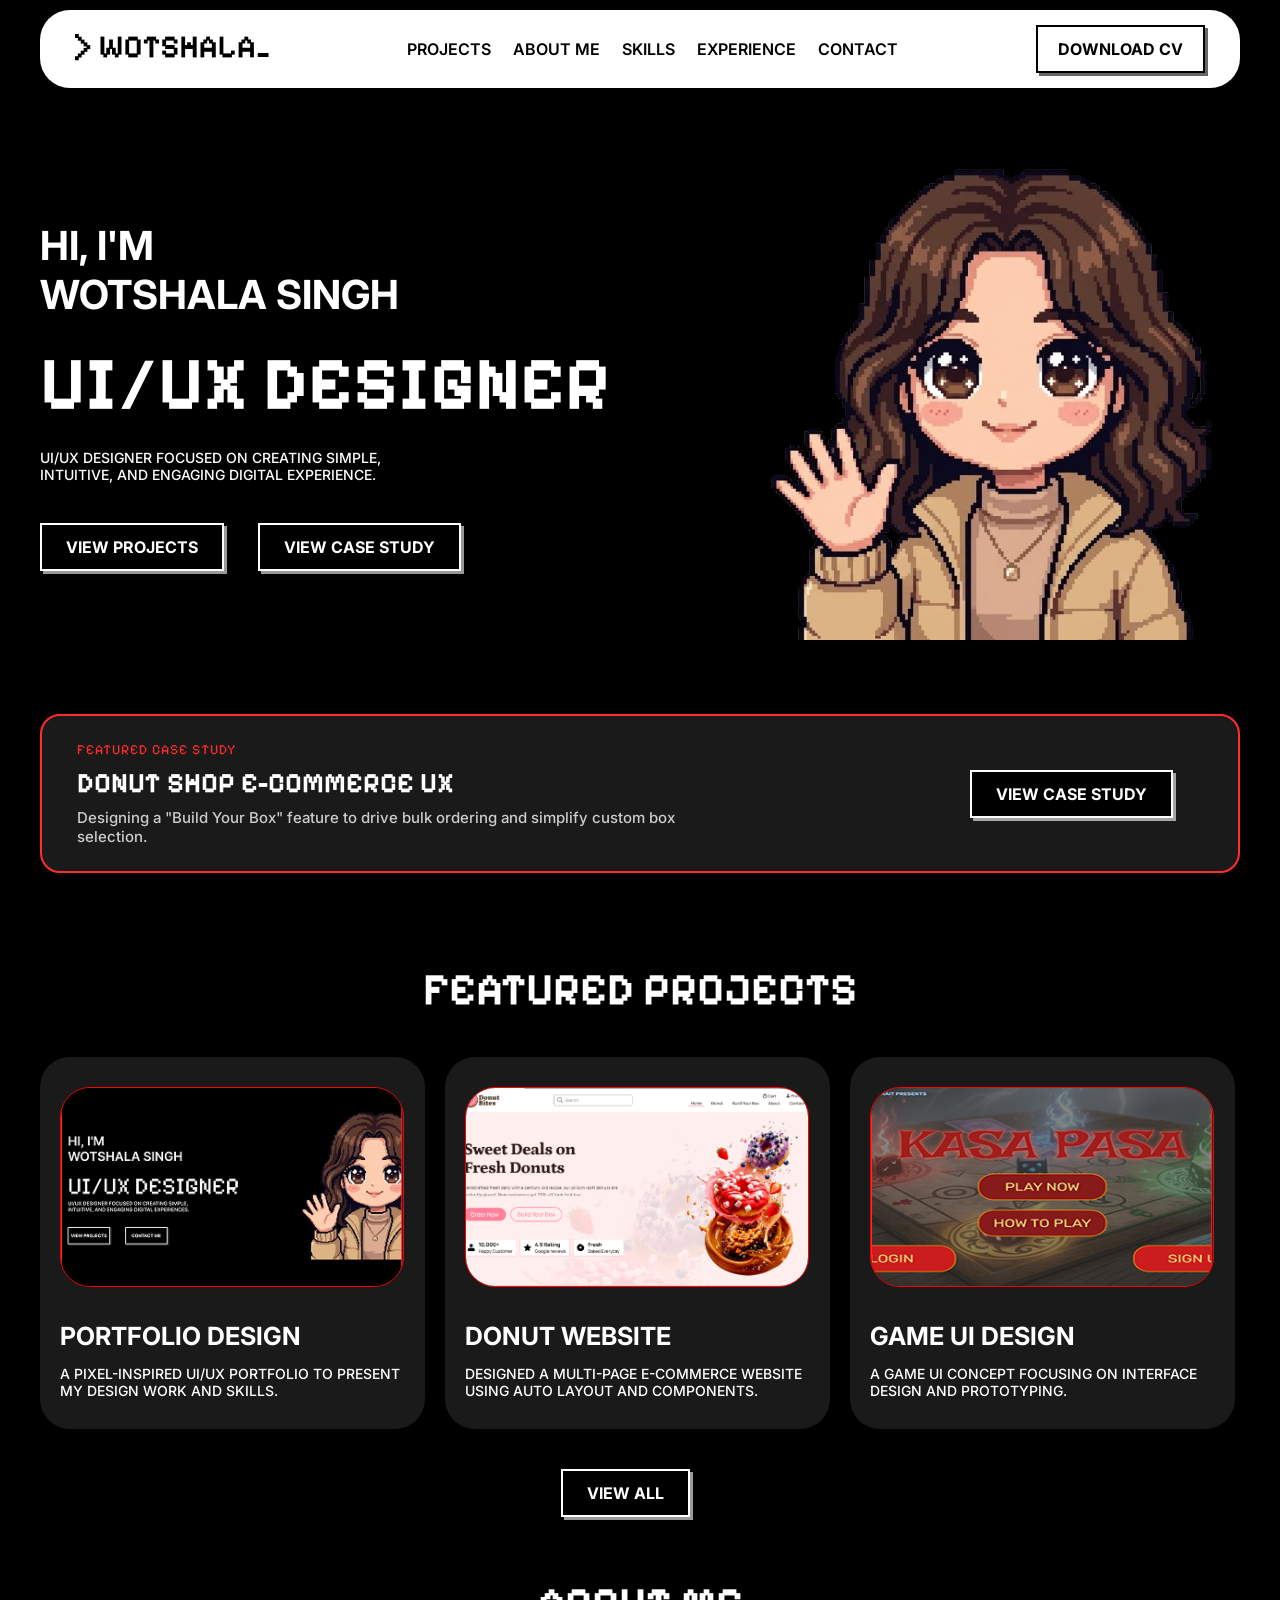
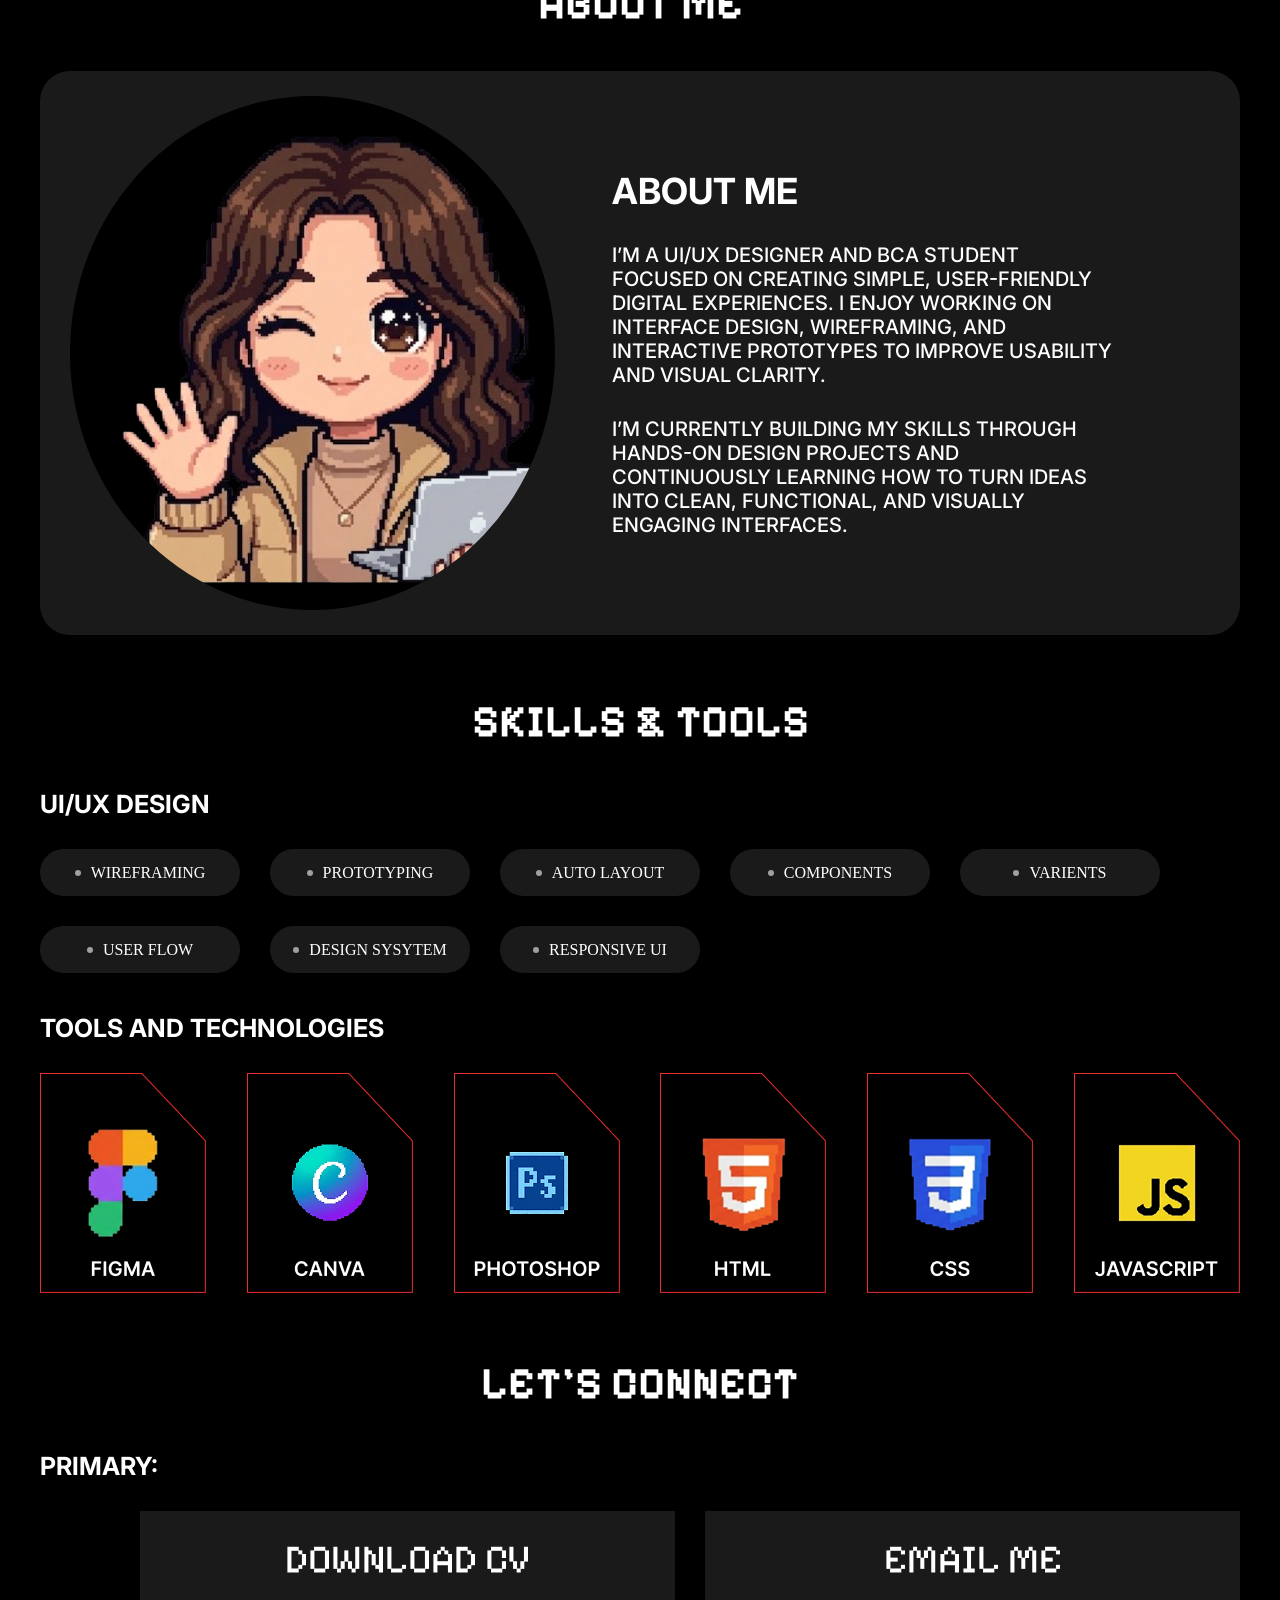
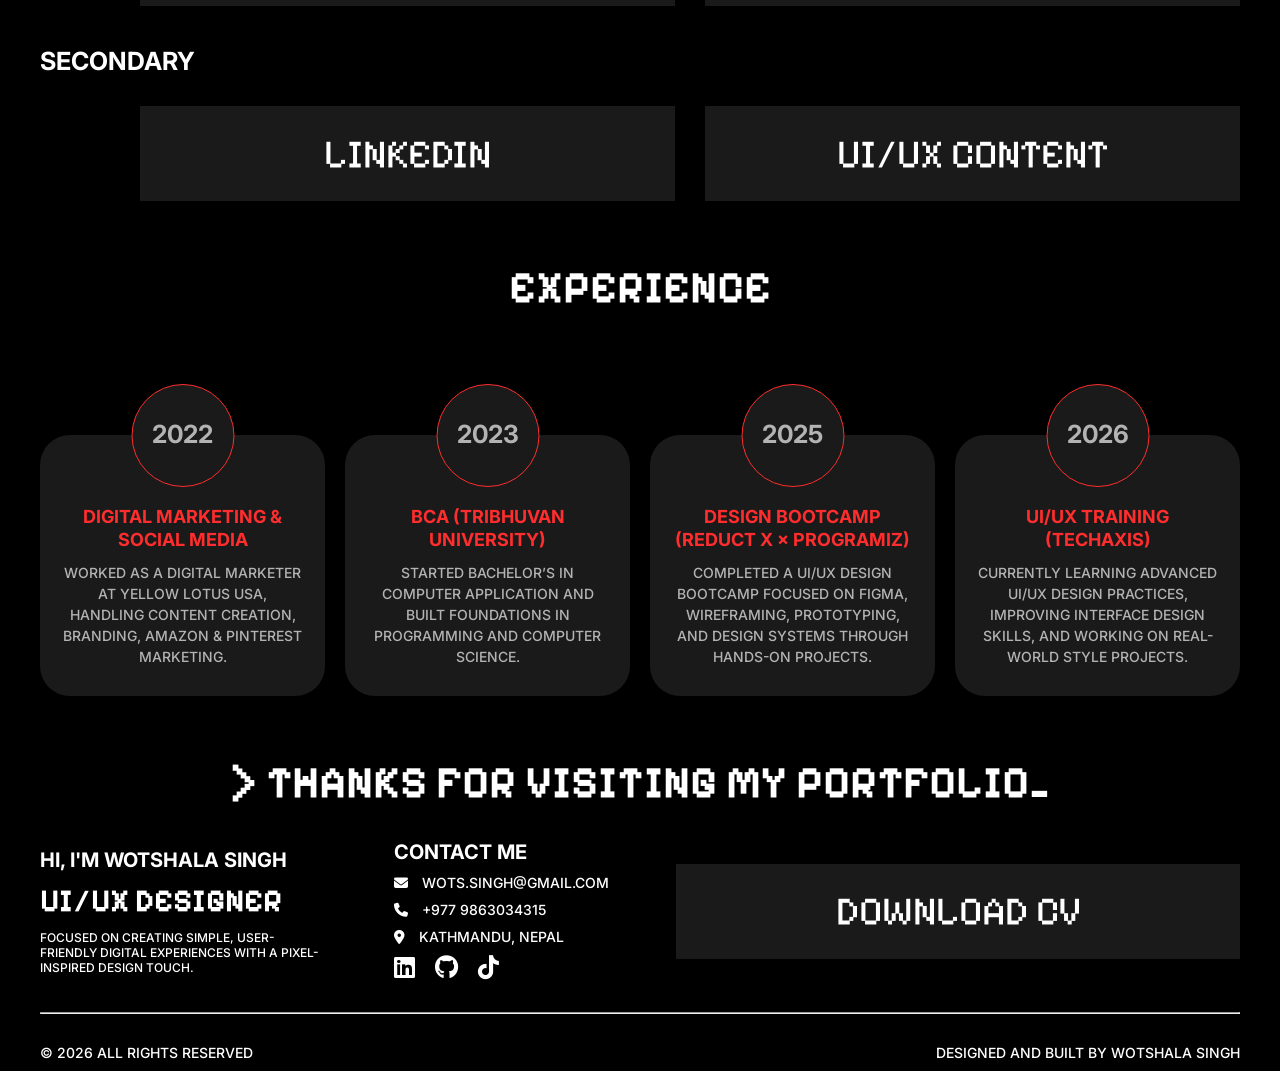
==== commit 4fee52c4: "Update portfolio" ====
--- a/index.html
+++ b/index.html
@@ -36,7 +36,7 @@
                 <p>UI/UX designer focused on creating simple, intuitive, and engaging digital experience.</p>
                <div class="hero-buttons">
                     <a href="#projects" class="btn">View Projects</a>
-                    <a href="#contact" class="btn">Contact Me</a>
+                    <a href="case-study.html" class="btn">VIEW CASE STUDY</a>
                 </div>
 
             </div>
@@ -45,6 +45,15 @@
             </div>
 
         </section>
+        <!-- Place this immediately after </section> of class="hero" -->
+<div class="case-study-banner">
+    <div class="cs-content">
+        <span class="cs-tag">FEATURED CASE STUDY</span>
+        <h3>Donut Shop E-Commerce UX</h3>
+        <p>Designing a "Build Your Box" feature to drive bulk ordering and simplify custom box selection.</p>
+    </div>
+    <a href="case-study.html" class="btn">VIEW CASE STUDY</a>
+</div>
         <section class="featured" id="projects">
             <h3>Featured Projects</h3>
             <div class="project-section">
@@ -53,7 +62,7 @@
                 <h4>Portfolio design</h4>
                 <p>A pixel-inspired ui/ux portfolio to present my design work and skills.</p>
                 </a>
-                <a href="https://www.figma.com/proto/E8J9JEf1CbyE6cIZruC7QV/Donut-Bites?page-id=0%3A1&node-id=24-239&viewport=-265%2C414%2C0.14&t=wW81S4xq5Gc1wgFB-1&scaling=min-zoom&content-scaling=fixed&starting-point-node-id=24%3A239" target="_blank" class="project-card figma">
+                 <a href="https://www.figma.com/proto/E8J9JEf1CbyE6cIZruC7QV/Donut-Bites?page-id=0%3A1&node-id=24-239&viewport=-265%2C414%2C0.14&t=wW81S4xq5Gc1wgFB-1&scaling=min-zoom&content-scaling=fixed&starting-point-node-id=24%3A239" target="_blank" class="project-card figma">
                     <img src="assets/images/donute.PNG" alt="Donut-website" class="project-img">
                     <h4>Donut Website</h4>
                     <p>Designed a multi-page e-commerce website using Auto Layout and Components.</p>
--- a/style.css
+++ b/style.css
@@ -678,4 +678,177 @@
 .filter-btn.active {
     background-color: white;
     color: black;
+}
+/* ==========================================================================
+   CASE STUDY BANNER STYLES
+   ========================================================================== */
+.case-study-banner {
+    background-color: #1A1A1A;
+    border: 2px solid #ff2d2d;
+    border-radius: 20px;
+    padding: 25px 35px;
+    display: flex;
+    justify-content: space-between;
+    align-items: center;
+    gap: 20px;
+    margin: 10px 0 30px;
+}
+
+.cs-content {
+    display: flex;
+    flex-direction: column;
+    gap: 8px;
+}
+
+.cs-tag {
+    font-family: 'Pixelify Sans', sans-serif;
+    color: #ff2d2d;
+    font-size: 14px;
+    letter-spacing: 1px;
+}
+
+.case-study-banner h3 {
+    text-align: left;
+    font-size: 28px;
+    margin: 0;
+}
+
+.case-study-banner p {
+    text-transform: none !important;
+    color: #ccc;
+    font-size: 15px;
+    margin: 0;
+    max-width: 650px;
+}
+
+/* Responsive adjustment for small screens */
+@media (max-width: 768px) {
+    .case-study-banner {
+        flex-direction: column;
+        text-align: center;
+        padding: 20px;
+    }
+
+    .cs-content {
+        align-items: center;
+    }
+
+    .case-study-banner h3 {
+        text-align: center;
+        font-size: 22px;
+    }
+
+    .case-study-banner .btn {
+        margin-right: 0;
+        width: 100%;
+    }
+}
+/* Wireframe Link Card */
+.wireframe-link-card {
+    background-color: #1A1A1A;
+    border: 1px dashed #4D4D4D;
+    border-radius: 20px;
+    padding: 30px;
+    display: flex;
+    justify-content: space-between;
+    align-items: center;
+    gap: 20px;
+    transition: border-color 0.3s ease;
+}
+
+.wireframe-link-card:hover {
+    border-color: #ff2d2d;
+}
+
+.wireframe-info {
+    display: flex;
+    align-items: center;
+    gap: 20px;
+}
+
+.wireframe-icon {
+    font-size: 36px;
+    color: #ff2d2d;
+}
+
+.wireframe-info h4 {
+    color: #ffffff;
+    margin-bottom: 6px;
+}
+
+.wireframe-info p {
+    margin: 0;
+    font-size: 14px;
+    color: #b3b3b3;
+}
+
+/* Responsive adjustment */
+@media (max-width: 768px) {
+    .wireframe-link-card {
+        flex-direction: column;
+        align-items: flex-start;
+    }
+    
+    .wireframe-link-card .btn {
+        width: 100%;
+        text-align: center;
+    }
+}
+/* Figma Prototype Embed Styling */
+.embed-container {
+    width: 100%;
+    margin: 15px 0;
+    box-shadow: 0 8px 24px rgba(0, 0, 0, 0.4);
+    background-color: #1A1A1A;
+}
+
+.prototype-fallback-link {
+    display: flex;
+    flex-direction: column;
+    align-items: center;
+    gap: 12px;
+    margin-top: 15px;
+}
+
+.btn-secondary {
+    background-color: transparent;
+    border: 1px solid #ff2d2d;
+    color: #ffffff;
+    padding: 10px 20px;
+    font-size: 14px;
+    text-decoration: none;
+    border-radius: 8px;
+    transition: all 0.2s ease;
+}
+
+.btn-secondary:hover {
+    background-color: #ff2d2d;
+    color: #ffffff;
+}
+
+@media (max-width: 768px) {
+    .embed-container iframe {
+        height: 450px;
+    }
+}
+/* CSS for Option 2 */
+.showcase-card {
+    background-color: #1A1A1A;
+    border: 1px solid #333333;
+    border-radius: 20px;
+    padding: 15px;
+    overflow: hidden;
+}
+
+.showcase-img {
+    width: 100%;
+    height: auto;
+    border-radius: 12px;
+    display: block;
+}
+.btn {
+    white-space: nowrap; /* Prevents text from breaking onto multiple lines */
+    width: auto;         /* Allows button to expand based on text length */
+    display: inline-block;
+    padding: 12px 24px;  /* Adjust padding as needed */
 }
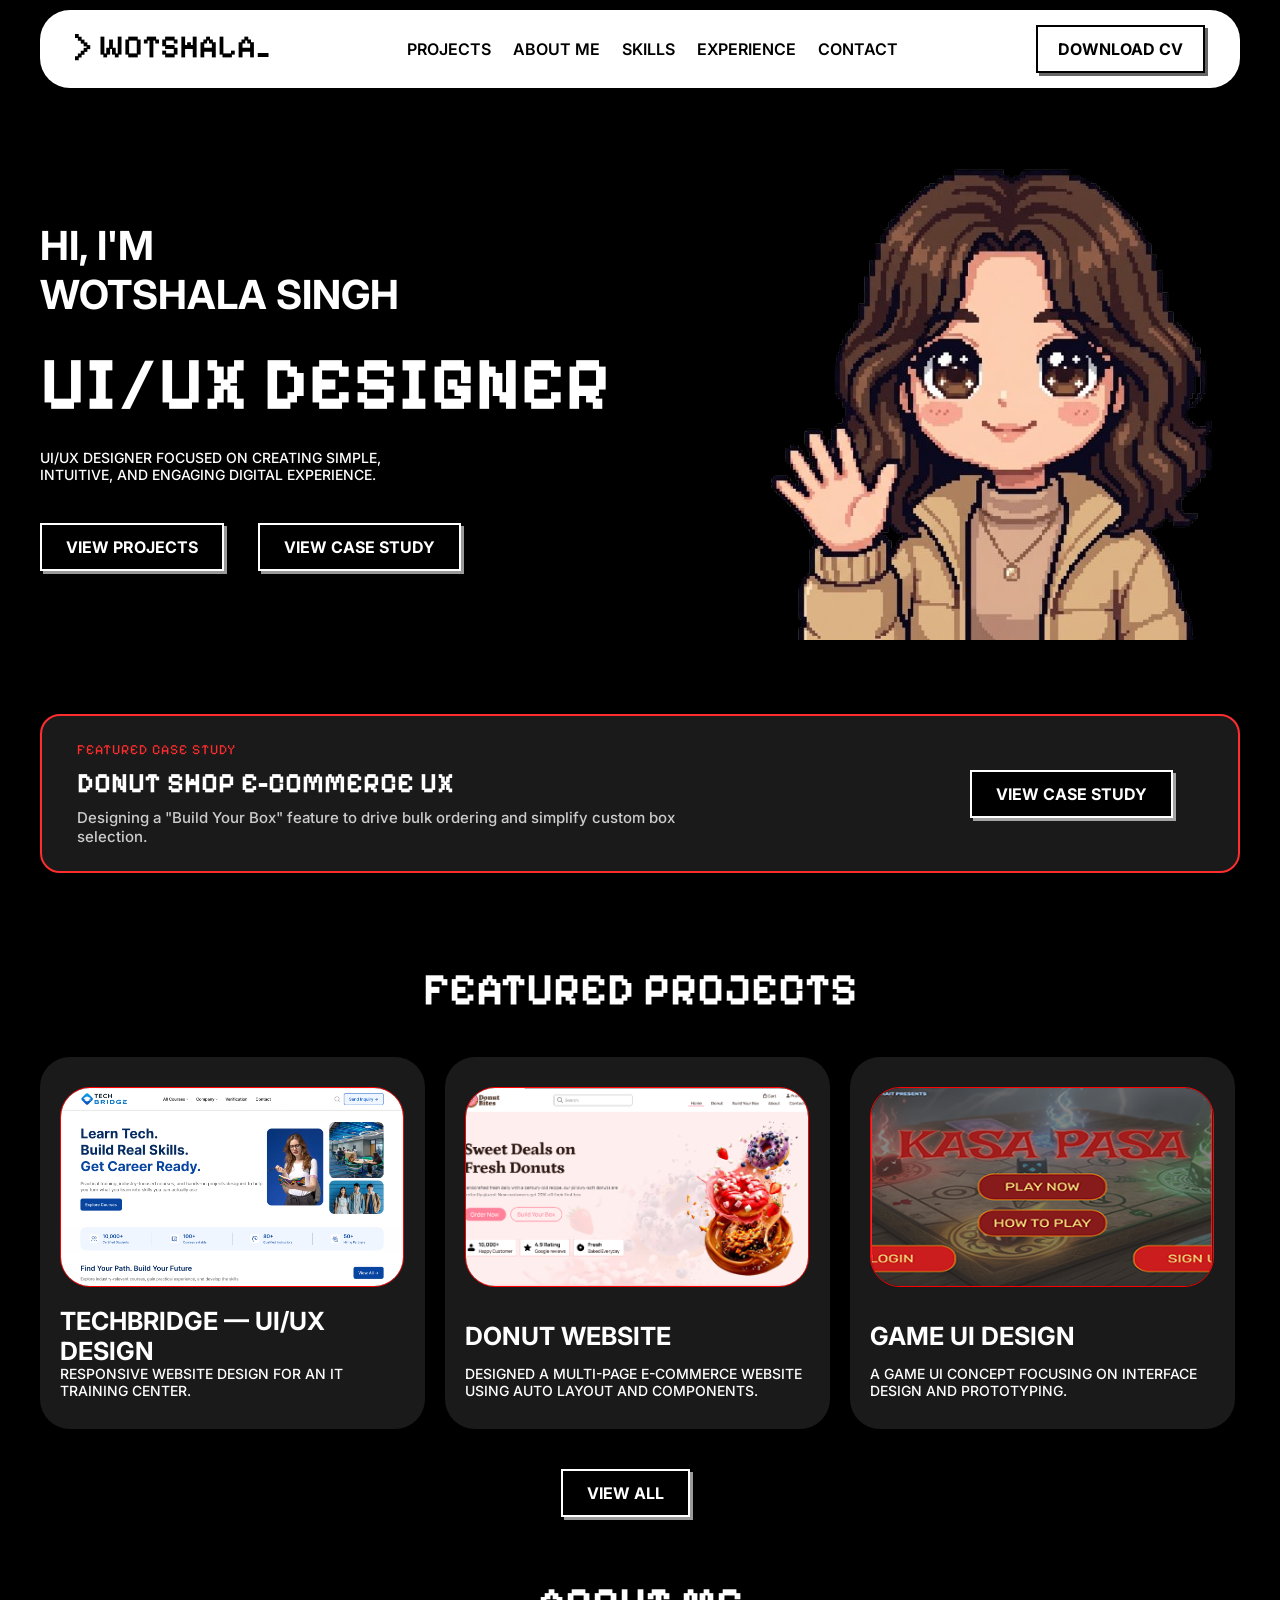
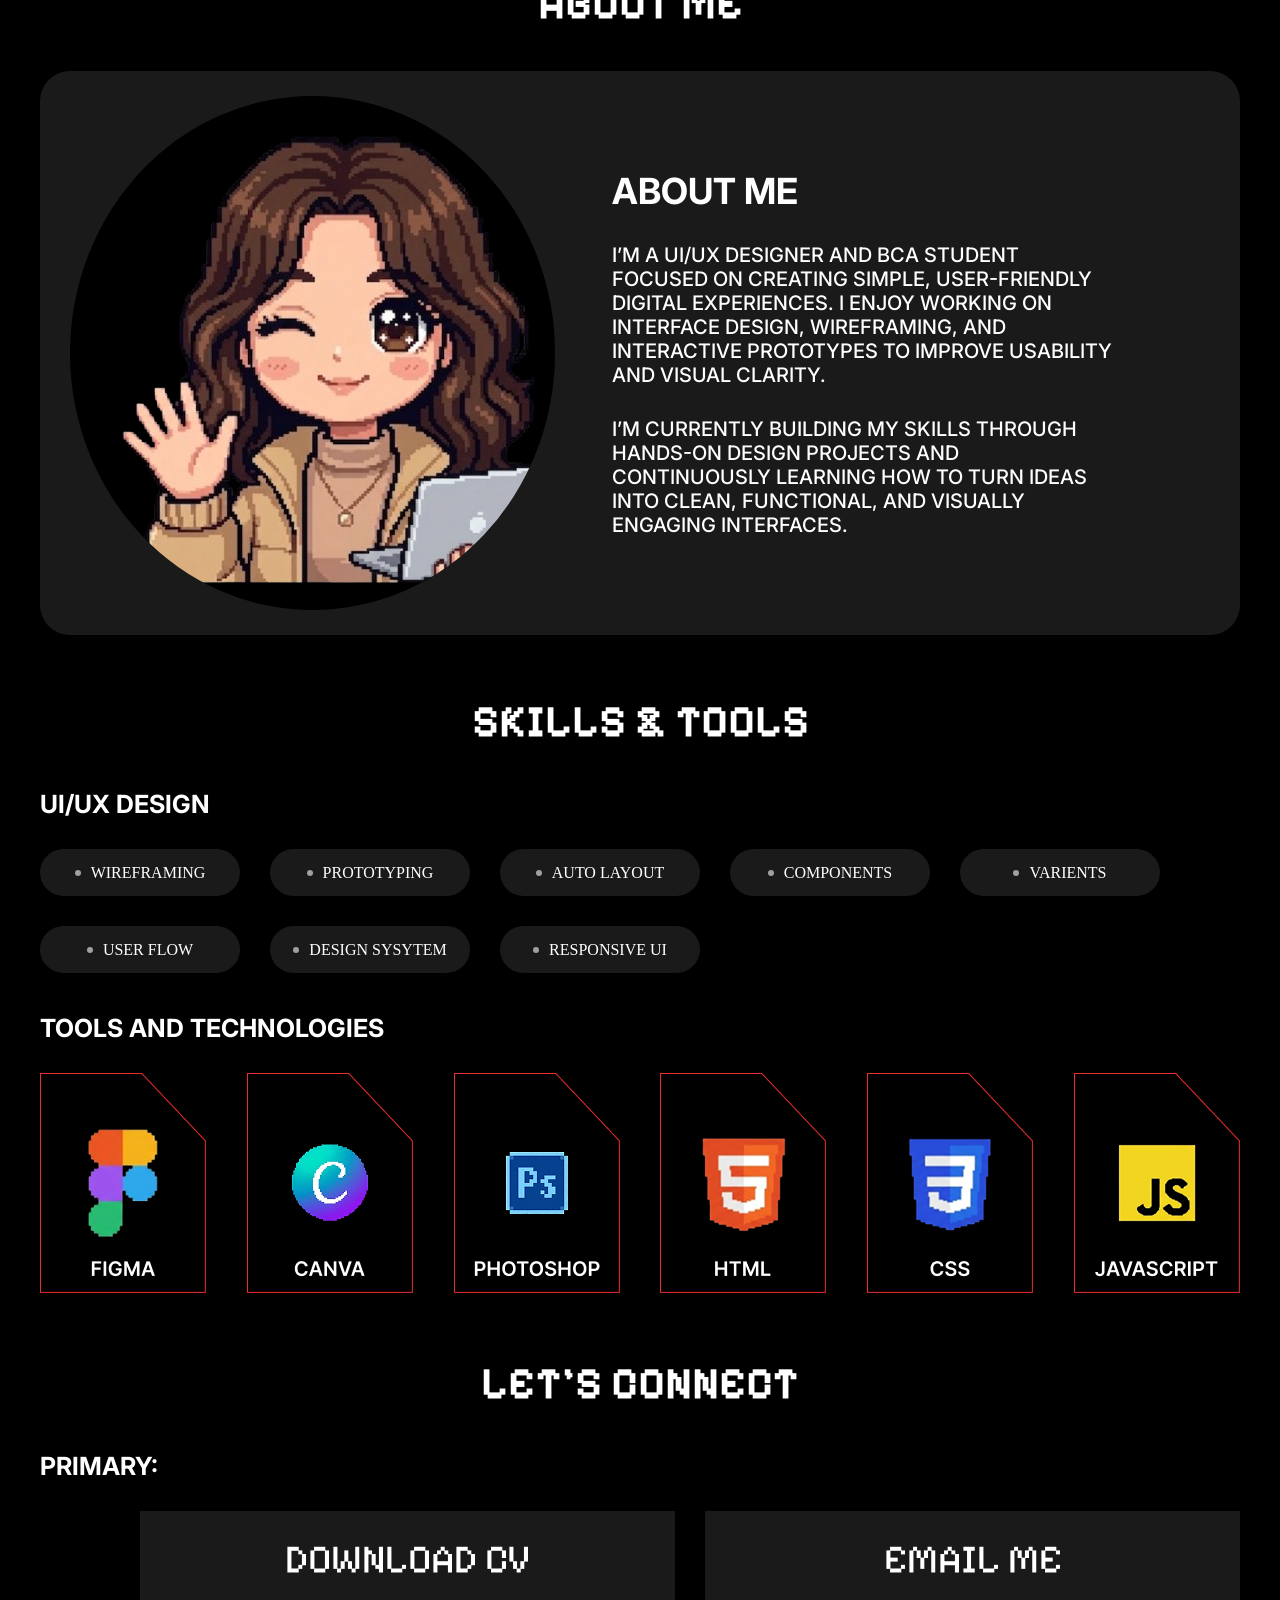
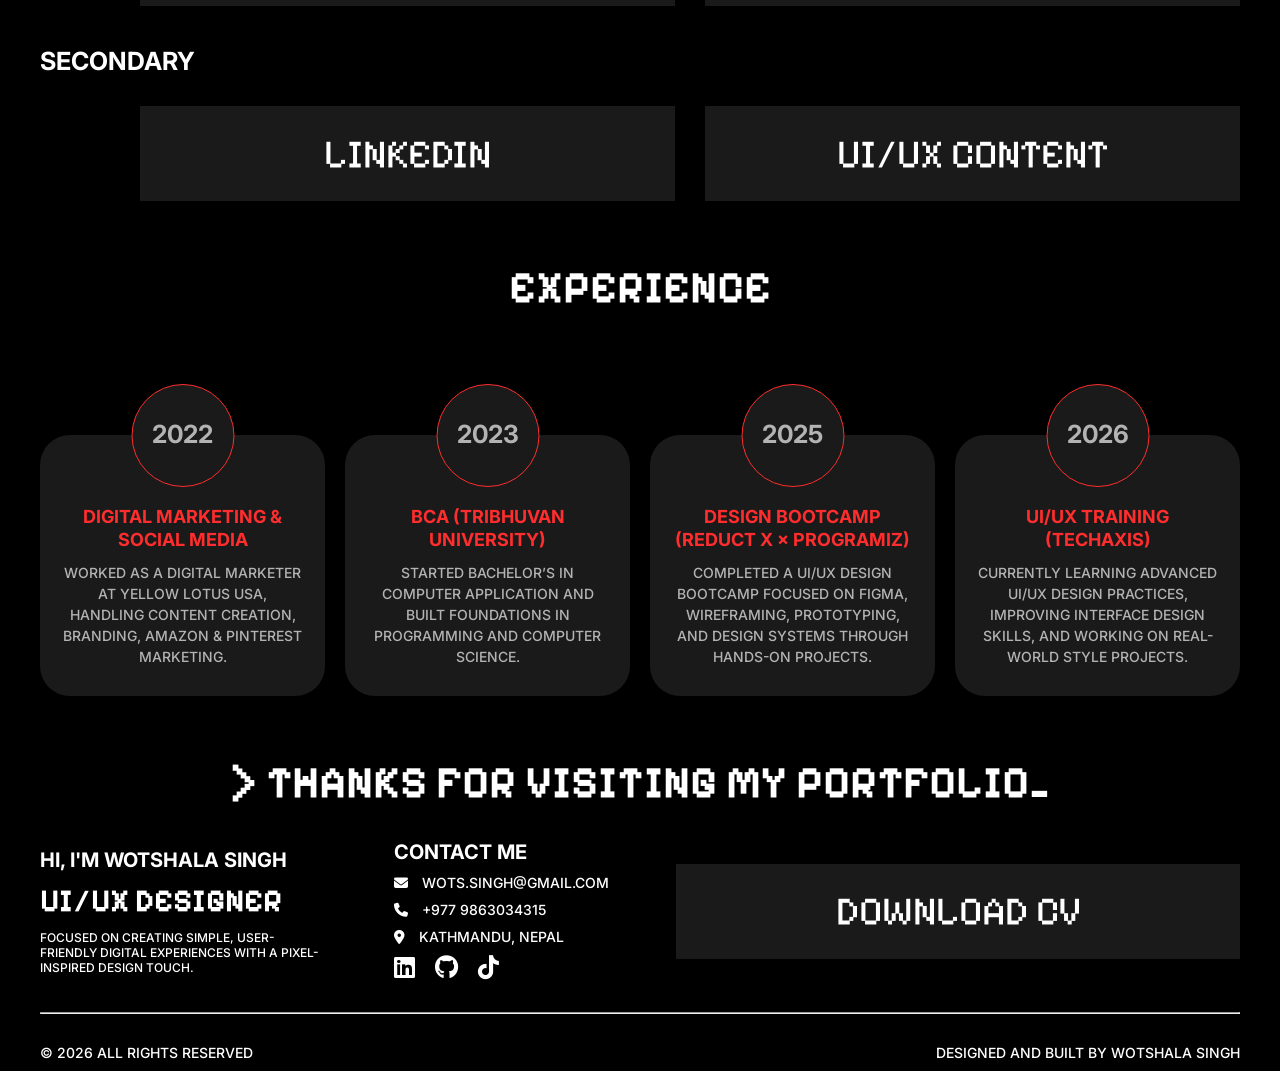
==== commit 7eed64b5: "Update portfolio with TechBridge project" ====
--- a/index.html
+++ b/index.html
@@ -57,11 +57,13 @@
         <section class="featured" id="projects">
             <h3>Featured Projects</h3>
             <div class="project-section">
-                <a href="https://www.figma.com/proto/2cdJKywrgpeInQBDxuBvLx/Untitled?page-id=0%3A1&node-id=1-2&viewport=328%2C262%2C0.66&t=RFM4IktuKnVupVz0-1&scaling=min-zoom&content-scaling=fixed&starting-point-node-id=1%3A2" class="project-card">
-                <img src="assets/images/portfolio.png" alt="portfolio" class="project-img">
-                <h4>Portfolio design</h4>
-                <p>A pixel-inspired ui/ux portfolio to present my design work and skills.</p>
-                </a>
+                <a href="https://www.figma.com/design/c3kgLEFLV454n7iindOs1x/Training-Center?node-id=45-231&t=j2LGIFYNLDsam4MR-1"
+   class="project-card figma" target="_blank">
+    <img src="assets/images/TechBridge.PNG"
+         alt="TechBridge website design" class="project-img">
+    <h4>TechBridge — UI/UX Design</h4>
+    <p>Responsive website design for an IT training center.</p>
+</a>
                  <a href="https://www.figma.com/proto/E8J9JEf1CbyE6cIZruC7QV/Donut-Bites?page-id=0%3A1&node-id=24-239&viewport=-265%2C414%2C0.14&t=wW81S4xq5Gc1wgFB-1&scaling=min-zoom&content-scaling=fixed&starting-point-node-id=24%3A239" target="_blank" class="project-card figma">
                     <img src="assets/images/donute.PNG" alt="Donut-website" class="project-img">
                     <h4>Donut Website</h4>
@@ -225,4 +227,4 @@
     </footer>
     </div>
 </body>
-</html>
+</html>
